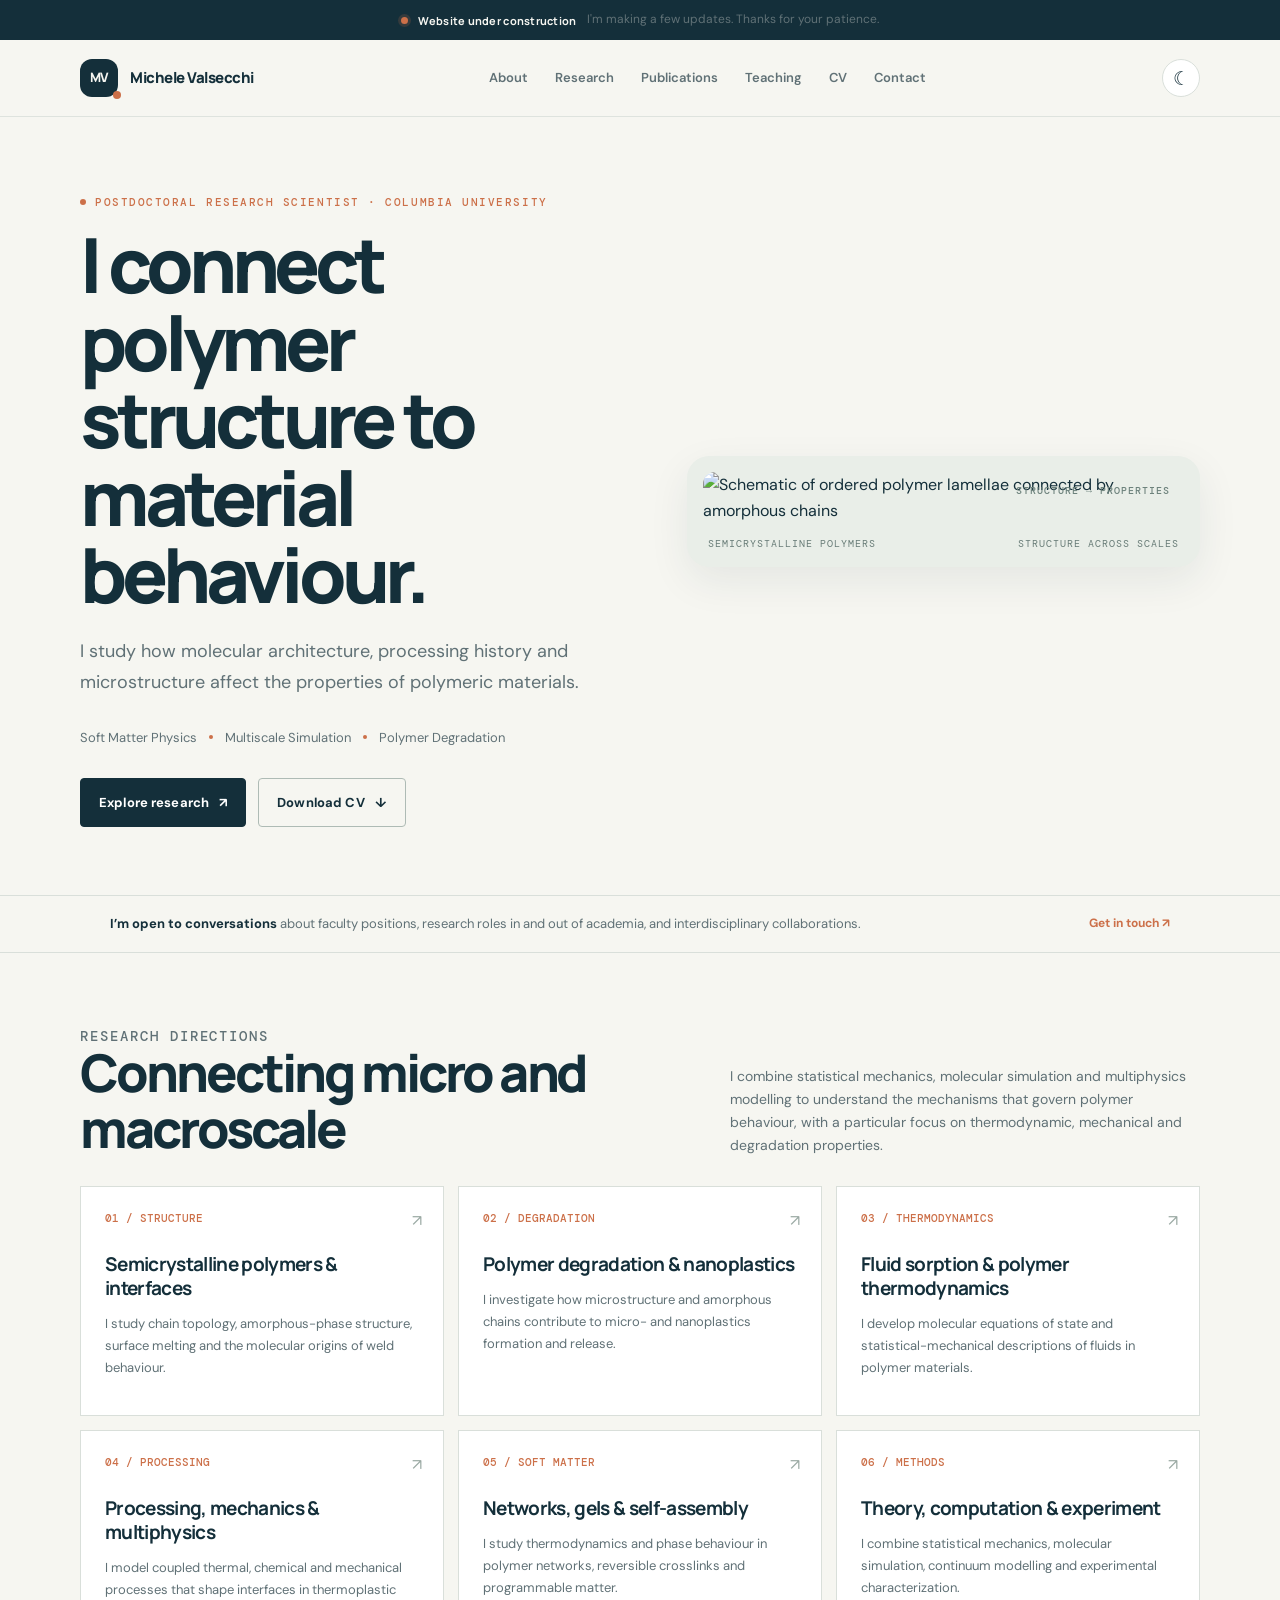
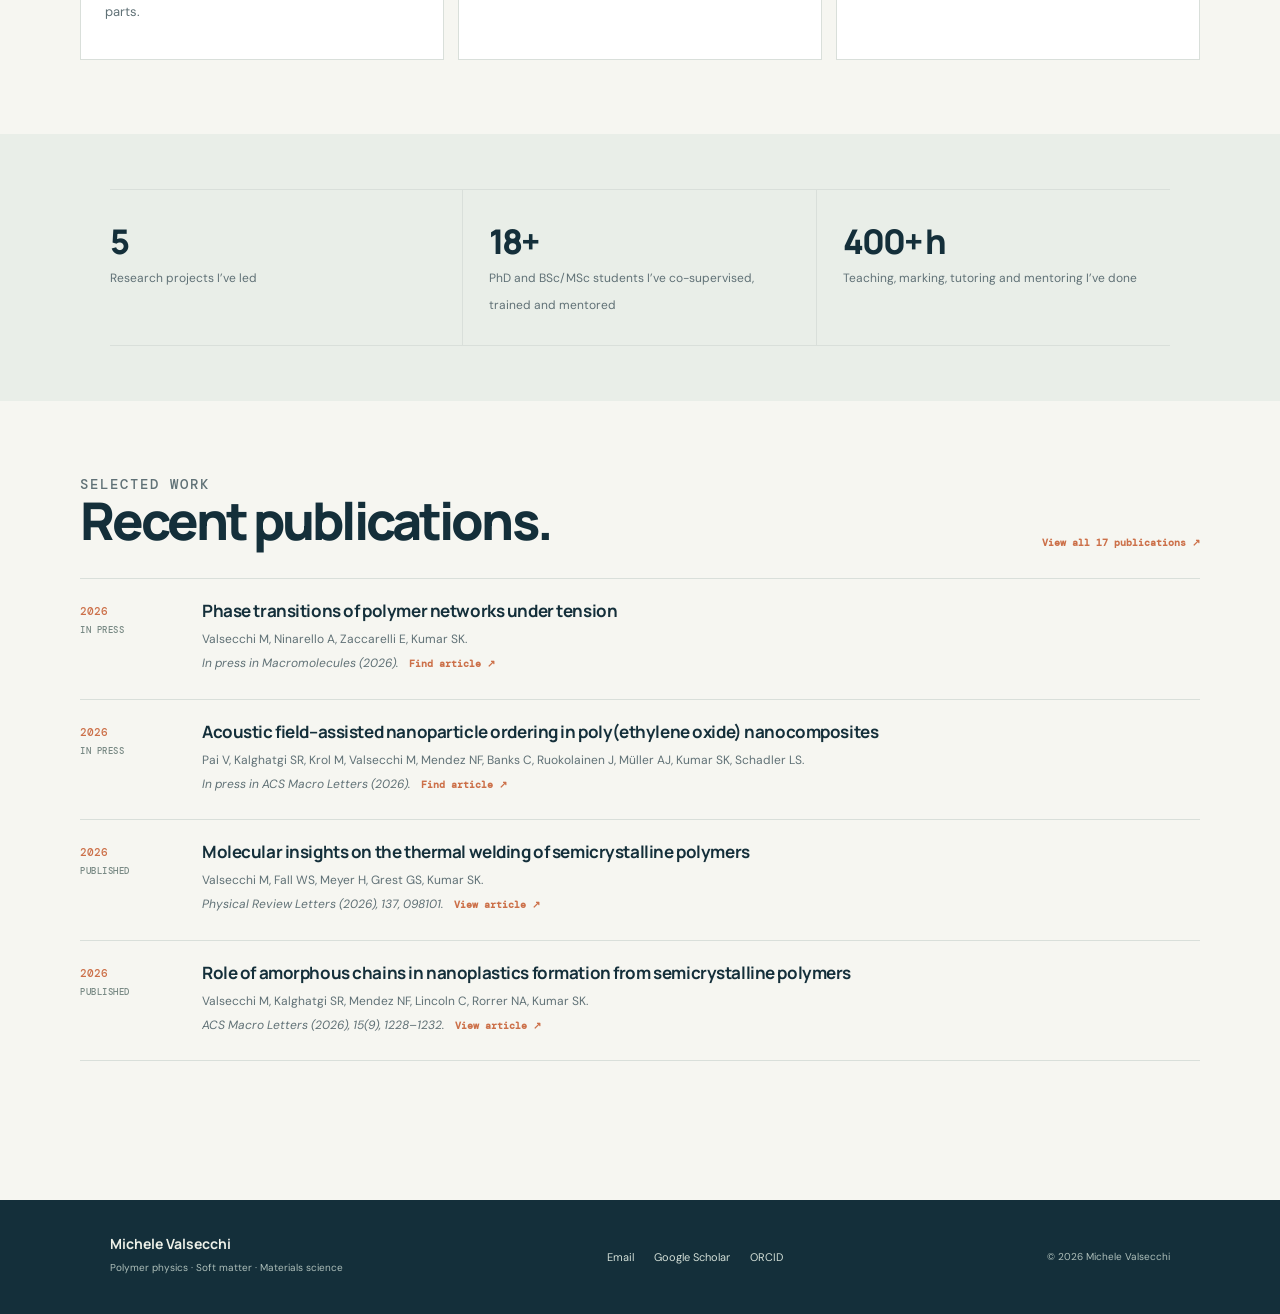
==== index.html @ 5d6e3687 "Added dark mode, changed to first person throughout" ====
<!doctype html>
<html lang="en">
<head>
  <meta charset="utf-8"><meta name="viewport" content="width=device-width, initial-scale=1">
  <meta name="description" content="I use multiscale theory and simulation to study polymers and soft matter.">
  <meta name="author" content="Michele Valsecchi">
  <meta name="theme-color" content="#f6f6f1">
  <title>Home | Michele Valsecchi</title>
  <link rel="icon" href="assets/img/favicon.svg" type="image/svg+xml">
  <link rel="stylesheet" href="assets/css/site.css">
</head>
<body class="home-page">
  <a class="skip-link" href="#main">Skip to content</a>
  <div class="construction-banner"><div class="construction-banner-inner"><span class="construction-indicator" aria-hidden="true"></span><strong>Website under construction</strong><span>I'm making a few updates. Thanks for your patience.</span></div></div>
  <header class="site-header">
    <div class="nav-wrap">
      <a class="brand" href="index.html" aria-label="Michele Valsecchi homepage"><span class="brand-mark">MV</span><span class="brand-name">Michele Valsecchi</span></a>
      <button class="nav-toggle" type="button" aria-expanded="false" aria-controls="site-nav"><span></span><span></span><span class="sr-only">Toggle navigation</span></button>
      <nav class="site-nav" id="site-nav" aria-label="Main navigation"><a href="about.html">About</a><a href="research.html">Research</a><a href="publications.html">Publications</a><a href="teaching.html">Teaching</a><a href="cv.html">CV</a><a href="contact.html">Contact</a></nav>
      <button class="theme-toggle" type="button" aria-label="Switch to dark mode" aria-pressed="false"><span aria-hidden="true">☾</span></button>
    </div>
  </header>
  <main id="main">
<section class="wrap hero">
 <div>
  <p class="eyebrow"><span class="dot"></span>Postdoctoral Research Scientist · Columbia University</p>
  <h1>I connect polymer structure to material behaviour.</h1>
  <p class="hero-copy">I study how molecular architecture, processing history and microstructure affect the properties of polymeric materials.</p>
  <div class="hero-meta"><span>Soft Matter Physics</span><span class="sep"></span><span>Multiscale Simulation</span><span class="sep"></span><span>Polymer Degradation</span></div>
  <div class="actions"><a class="button" href="research.html">Explore research <span aria-hidden="true">↗</span></a><a class="button secondary" href="assets/files/Michele_Valsecchi_CV_Public.pdf" target="_blank">Download CV <span aria-hidden="true">↓</span></a></div>
 </div>
 <div class="hero-art"><img src="assets/img/research-map.svg" alt="Schematic of ordered polymer lamellae connected by amorphous chains"><div class="hero-caption"><span>Semicrystalline polymers</span><span>Structure across scales</span></div></div>
</section>
<section class="availability"><div class="wrap availability-inner"><p><strong>I’m open to conversations</strong> about faculty positions, research roles in and out of academia, and interdisciplinary collaborations.</p><a href="contact.html">Get in touch ↗</a></div></section>
<section class="section wrap">
 <div class="section-head"><div><p class="section-kicker">Research directions</p><h2>Connecting micro and macroscale</h2></div><p>I combine statistical mechanics, molecular simulation and multiphysics modelling to understand the mechanisms that govern polymer behaviour, with a particular focus on thermodynamic, mechanical and degradation properties.</p></div>
 <div class="theme-grid">
  <a class="theme-card" href="research.html#semicrystalline"><span class="theme-num">01 / STRUCTURE</span><span class="arrow">↗</span><h3>Semicrystalline polymers & interfaces</h3><p>I study chain topology, amorphous-phase structure, surface melting and the molecular origins of weld behaviour.</p></a>
  <a class="theme-card" href="research.html#degradation"><span class="theme-num">02 / DEGRADATION</span><span class="arrow">↗</span><h3>Polymer degradation & nanoplastics</h3><p>I investigate how microstructure and amorphous chains contribute to micro- and nanoplastics formation and release.</p></a>
  <a class="theme-card" href="research.html#thermodynamics"><span class="theme-num">03 / THERMODYNAMICS</span><span class="arrow">↗</span><h3>Fluid sorption & polymer thermodynamics</h3><p>I develop molecular equations of state and statistical-mechanical descriptions of fluids in polymer materials.</p></a>
  <a class="theme-card" href="research.html#processing"><span class="theme-num">04 / PROCESSING</span><span class="arrow">↗</span><h3>Processing, mechanics & multiphysics</h3><p>I model coupled thermal, chemical and mechanical processes that shape interfaces in thermoplastic parts.</p></a>
  <a class="theme-card" href="research.html#networks"><span class="theme-num">05 / SOFT MATTER</span><span class="arrow">↗</span><h3>Networks, gels & self-assembly</h3><p>I study thermodynamics and phase behaviour in polymer networks, reversible crosslinks and programmable matter.</p></a>
  <a class="theme-card" href="research.html#methods"><span class="theme-num">06 / METHODS</span><span class="arrow">↗</span><h3>Theory, computation & experiment</h3><p>I combine statistical mechanics, molecular simulation, continuum modelling and experimental characterization.</p></a>
 </div>
</section>
<section class="section compact sage-surface"><div class="wrap"><div class="stats"><div class="stat"><b>5</b><span>Research projects I’ve led</span></div><div class="stat"><b>18+</b><span>PhD and BSc/MSc students I’ve co-supervised, trained and mentored</span></div><div class="stat"><b>400+ h</b><span>Teaching, marking, tutoring and mentoring I’ve done</span></div></div></div></section>
<section class="section wrap"><div class="section-head"><div><p class="section-kicker">Selected work</p><h2>Recent publications.</h2></div><a class="text-link" href="publications.html">View all 17 publications ↗</a></div><div class="publication-list"><article class="publication" data-theme="networks">
      <div class="pub-meta"><span>2026</span><span class="pub-status">In press</span></div>
      <div><h3><a href="https://scholar.google.com/scholar?q=%22Phase+transitions+of+polymer+networks+under+tension%22" target="_blank" rel="noopener">Phase transitions of polymer networks under tension</a></h3>
      <p class="pub-authors">Valsecchi M, Ninarello A, Zaccarelli E, Kumar SK.</p><p class="pub-journal">In press in Macromolecules (2026). <a class="text-link" href="https://scholar.google.com/scholar?q=%22Phase+transitions+of+polymer+networks+under+tension%22" target="_blank" rel="noopener">Find article ↗</a></p></div>
    </article><article class="publication" data-theme="processing">
      <div class="pub-meta"><span>2026</span><span class="pub-status">In press</span></div>
      <div><h3><a href="https://scholar.google.com/scholar?q=%22Acoustic+field%E2%80%93assisted+nanoparticle+ordering+in+poly%28ethylene+oxide%29+nanocomposites%22" target="_blank" rel="noopener">Acoustic field–assisted nanoparticle ordering in poly(ethylene oxide) nanocomposites</a></h3>
      <p class="pub-authors">Pai V, Kalghatgi SR, Krol M, Valsecchi M, Mendez NF, Banks C, Ruokolainen J, Müller AJ, Kumar SK, Schadler LS.</p><p class="pub-journal">In press in ACS Macro Letters (2026). <a class="text-link" href="https://scholar.google.com/scholar?q=%22Acoustic+field%E2%80%93assisted+nanoparticle+ordering+in+poly%28ethylene+oxide%29+nanocomposites%22" target="_blank" rel="noopener">Find article ↗</a></p></div>
    </article><article class="publication" data-theme="semicrystalline">
      <div class="pub-meta"><span>2026</span><span class="pub-status">Published</span></div>
      <div><h3><a href="https://doi.org/10.1103/dbck-v8nm" target="_blank" rel="noopener">Molecular insights on the thermal welding of semicrystalline polymers</a></h3>
      <p class="pub-authors">Valsecchi M, Fall WS, Meyer H, Grest GS, Kumar SK.</p><p class="pub-journal">Physical Review Letters (2026), 137, 098101. <a class="text-link" href="https://doi.org/10.1103/dbck-v8nm" target="_blank" rel="noopener">View article ↗</a></p></div>
    </article><article class="publication" data-theme="degradation">
      <div class="pub-meta"><span>2026</span><span class="pub-status">Published</span></div>
      <div><h3><a href="https://doi.org/10.1021/acsmacrolett.6c00299" target="_blank" rel="noopener">Role of amorphous chains in nanoplastics formation from semicrystalline polymers</a></h3>
      <p class="pub-authors">Valsecchi M, Kalghatgi SR, Mendez NF, Lincoln C, Rorrer NA, Kumar SK.</p><p class="pub-journal">ACS Macro Letters (2026), 15(9), 1228–1232. <a class="text-link" href="https://doi.org/10.1021/acsmacrolett.6c00299" target="_blank" rel="noopener">View article ↗</a></p></div>
    </article></div></section>
</main>
  <footer class="site-footer"><div class="footer-inner"><div><strong>Michele Valsecchi</strong><span>Polymer physics · Soft matter · Materials science</span></div><div class="footer-links"><a href="mailto:valsecchi.michele@outlook.com">Email</a><a href="https://scholar.google.com/citations?user=m1rhpZUAAAAJ" target="_blank" rel="noopener">Google Scholar</a><a href="https://orcid.org/0000-0003-1835-3552" target="_blank" rel="noopener">ORCID</a></div><small>© <span data-year>2026</span> Michele Valsecchi</small></div></footer>
  <script src="assets/js/site.js" defer></script>
</body></html>
---- assets/css/site.css ----
@import url('https://fonts.googleapis.com/css2?family=DM+Mono:wght@400;500&family=DM+Sans:wght@400;500;600;700&family=Manrope:wght@400;500;600;700;800&display=swap');
:root{--ink:#142f3a;--ink2:#244a55;--muted:#607176;--paper:#f6f6f1;--white:#fff;--line:#d9dfda;--accent:#cc7049;--sage:#e9eee8;--pale:#f0ece3;--shadow:0 14px 40px rgba(20,47,58,.08);--serif:Georgia,'Times New Roman',serif;--sans:'DM Sans',Arial,sans-serif;--display:'Manrope','DM Sans',Arial,sans-serif;--mono:'DM Mono',monospace}
*{box-sizing:border-box}html{scroll-behavior:smooth}body{margin:0;background:var(--paper);color:var(--ink);font-family:var(--sans);font-size:16px;line-height:1.65}a{color:inherit;text-decoration:none}a:hover{color:var(--accent)}img,svg{max-width:100%;height:auto}button{font:inherit}.skip-link{position:absolute;left:-9999px;top:8px;background:var(--ink);color:white;padding:10px 14px;z-index:100}.skip-link:focus{left:12px}.sr-only{position:absolute;width:1px;height:1px;padding:0;margin:-1px;overflow:hidden;clip:rect(0,0,0,0);white-space:nowrap;border:0}
.site-header{position:sticky;top:0;z-index:50;background:rgba(246,246,241,.94);backdrop-filter:blur(15px);border-bottom:1px solid rgba(217,223,218,.8)}.nav-wrap{max-width:1180px;margin:auto;padding:0 30px;min-height:76px;display:flex;align-items:center;justify-content:space-between;gap:28px}.brand{display:flex;align-items:center;gap:12px;font-family:var(--display);font-weight:800;letter-spacing:-.03em}.brand-mark{display:grid;place-items:center;width:38px;height:38px;border-radius:12px;background:var(--ink);color:var(--paper);font-size:13px;letter-spacing:-.04em;position:relative}.brand-mark:after{content:'';position:absolute;width:8px;height:8px;border-radius:50%;background:var(--accent);right:-3px;bottom:-2px}.brand-name{font-size:15px}.site-nav{display:flex;align-items:center;gap:27px}.site-nav a{font-size:13px;font-weight:600;color:#56686d;position:relative;padding:27px 0}.site-nav a:hover,.site-nav a[aria-current=page]{color:var(--ink)}.site-nav a[aria-current=page]:after{content:'';position:absolute;left:0;right:0;bottom:18px;height:2px;background:var(--accent)}.nav-toggle{display:none;background:none;border:0;padding:10px}.nav-toggle span:not(.sr-only){display:block;width:22px;height:2px;background:var(--ink);margin:5px}
.wrap{max-width:1120px;margin:auto;padding:0 30px}.eyebrow{font:500 11px var(--mono);letter-spacing:.14em;text-transform:uppercase;color:var(--accent);margin:0 0 17px}.eyebrow .dot{display:inline-block;width:6px;height:6px;border-radius:50%;background:var(--accent);margin:0 9px 1px 0}.hero{padding:78px 0 68px;display:grid;grid-template-columns:1.03fr .97fr;gap:62px;align-items:center}.hero h1{font:800 clamp(44px,6vw,76px)/1.02 var(--display);letter-spacing:-.065em;margin:0 0 22px;max-width:650px}.hero h1 em{font-family:var(--serif);font-weight:400;color:var(--accent);letter-spacing:-.045em}.hero-copy{font-size:18px;color:#50646a;max-width:620px;line-height:1.75;margin:0 0 28px}.hero-meta{font-size:13px;color:var(--muted);display:flex;gap:12px;align-items:center;flex-wrap:wrap;margin:0 0 30px}.hero-meta .sep{width:4px;height:4px;border-radius:50%;background:var(--accent)}.actions{display:flex;gap:12px;align-items:center;flex-wrap:wrap}.button{display:inline-flex;align-items:center;justify-content:center;gap:10px;padding:13px 18px;border-radius:4px;background:var(--ink);color:white;font-size:13px;font-weight:700;letter-spacing:.01em;border:1px solid var(--ink);transition:.2s}.button:hover{background:var(--accent);border-color:var(--accent);color:white;transform:translateY(-1px)}.button.secondary{background:transparent;color:var(--ink);border-color:#aebbb5}.button.secondary:hover{background:var(--ink);border-color:var(--ink);color:white}.hero-art{position:relative;padding:16px;background:#e9eee8;border-radius:22px;box-shadow:var(--shadow);overflow:hidden}.hero-art:before{content:'STRUCTURE → PROPERTIES';position:absolute;top:28px;right:30px;font:500 10px var(--mono);letter-spacing:.1em;color:#6d827c;z-index:2}.hero-art img{display:block;width:100%;border-radius:12px}.hero-caption{display:flex;justify-content:space-between;gap:10px;padding:12px 5px 1px;font:10px var(--mono);letter-spacing:.1em;text-transform:uppercase;color:#687c77}.availability{border-top:1px solid var(--line);border-bottom:1px solid var(--line);padding:17px 0}.availability-inner{display:flex;align-items:center;justify-content:space-between;gap:20px}.availability p{margin:0;color:#607176;font-size:13px}.availability strong{color:var(--ink);font-weight:700}.availability a{font-weight:700;font-size:12px;color:var(--accent)}
.section{padding:74px 0}.section.compact{padding:55px 0}.section-head{display:flex;align-items:end;justify-content:space-between;gap:24px;margin-bottom:29px}.section-head h2,.page-heading h1{font:800 clamp(32px,4.5vw,52px)/1.08 var(--display);letter-spacing:-.055em;margin:0}.section-head p{max-width:470px;color:var(--muted);margin:0;font-size:14px}.section-kicker{font:500 10px var(--mono);text-transform:uppercase;letter-spacing:.14em;color:var(--accent);margin-bottom:12px}.theme-grid{display:grid;grid-template-columns:repeat(3,1fr);gap:14px}.theme-card{background:var(--white);border:1px solid var(--line);padding:24px 24px 26px;min-height:230px;position:relative;transition:transform .2s,box-shadow .2s}.theme-card:hover{transform:translateY(-3px);box-shadow:var(--shadow)}.theme-num{font:500 11px var(--mono);color:var(--accent);display:block;margin-bottom:28px}.theme-card h3{font:700 19px/1.25 var(--display);letter-spacing:-.035em;margin:0 0 12px}.theme-card p{font-size:13px;line-height:1.7;color:var(--muted);margin:0}.theme-card .arrow{position:absolute;right:21px;top:21px;color:#9aa9a3}.stats{display:grid;grid-template-columns:repeat(3,1fr);border-top:1px solid var(--line);border-bottom:1px solid var(--line)}.stat{padding:28px 26px 28px 0;border-right:1px solid var(--line)}.stat:not(:first-child){padding-left:26px}.stat:last-child{border:0}.stat b{font:800 34px var(--display);letter-spacing:-.06em;display:block}.stat span{font-size:12px;color:var(--muted)}
.page-hero{padding:70px 0 48px;border-bottom:1px solid var(--line)}.page-heading{max-width:820px}.page-heading h1{margin-bottom:18px}.page-heading p{max-width:720px;font-size:17px;color:var(--muted);margin:0;line-height:1.7}.content-grid{display:grid;grid-template-columns:minmax(0,1.4fr) minmax(250px,.6fr);gap:65px}.prose{max-width:760px}.prose h2{font:700 25px var(--display);letter-spacing:-.04em;margin:38px 0 12px}.prose h2:first-child{margin-top:0}.prose p{color:#53676d}.prose strong{color:var(--ink)}.side-note{background:var(--sage);padding:25px;height:max-content;border-top:3px solid var(--accent)}.side-note h3{font:700 16px var(--display);margin:0 0 12px}.side-note p,.side-note li{font-size:13px;color:#576b6d}.side-note ul{padding-left:18px;margin:8px 0}.timeline{border-left:1px solid #bdc9c3;margin:25px 0 0 5px;padding-left:28px}.timeline-item{position:relative;padding:0 0 29px}.timeline-item:before{content:'';position:absolute;left:-33px;top:8px;width:9px;height:9px;border:2px solid var(--accent);background:var(--paper);border-radius:50%}.timeline-date{font:500 10px var(--mono);letter-spacing:.1em;color:var(--accent);text-transform:uppercase}.timeline-item h3{font:700 18px var(--display);margin:5px 0 3px}.timeline-item p{margin:0;color:var(--muted);font-size:13px}.education-list{display:grid;grid-template-columns:1fr 1fr;gap:14px}.education-item{border:1px solid var(--line);background:#fff;padding:19px}.education-item .date{font:500 10px var(--mono);color:var(--accent)}.education-item h3{font:700 16px var(--display);margin:7px 0 4px}.education-item p{font-size:13px;color:var(--muted);margin:0}
.research-intro{display:grid;grid-template-columns:1fr .85fr;gap:38px;align-items:center}.research-art{background:var(--sage);padding:10px;border-radius:8px}.research-art img{display:block}.research-item{display:grid;grid-template-columns:70px 1fr;gap:20px;border-top:1px solid var(--line);padding:28px 0}.research-index{font:500 12px var(--mono);color:var(--accent);padding-top:5px}.research-item h2{font:700 24px var(--display);letter-spacing:-.04em;margin:0 0 12px}.research-item p{max-width:790px;color:var(--muted);margin:0 0 12px}.research-item .tags{display:flex;gap:7px;flex-wrap:wrap}.tag{font:500 10px var(--mono);letter-spacing:.03em;padding:5px 8px;background:#e9eee8;color:#52696b;border-radius:2px}.focus-note{background:var(--ink);color:var(--paper);padding:27px 30px;margin:40px 0}.focus-note p{margin:0;font:400 21px/1.55 var(--serif);max-width:850px}.focus-note em{color:#e99a73}
.filter-row{display:flex;gap:8px;flex-wrap:wrap;margin:22px 0 30px}.filter-btn{border:1px solid #cbd4ce;background:transparent;padding:8px 12px;border-radius:20px;font-size:11px;color:#586a6d;cursor:pointer}.filter-btn.active,.filter-btn:hover{background:var(--ink);border-color:var(--ink);color:white}.publication-list{border-top:1px solid var(--line)}.publication{display:grid;grid-template-columns:100px 1fr;gap:22px;border-bottom:1px solid var(--line);padding:20px 0}.publication[hidden]{display:none}.pub-meta{font:500 11px var(--mono);color:var(--accent);padding-top:5px}.pub-status{display:block;color:#788984;font-size:9px;letter-spacing:.06em;text-transform:uppercase;margin-top:6px}.publication h3{font:700 17px/1.42 var(--display);letter-spacing:-.025em;margin:0 0 7px}.publication h3 a:hover{text-decoration:underline;text-decoration-color:var(--accent);text-underline-offset:4px}.pub-authors,.pub-journal{font-size:12px;color:var(--muted);margin:0 0 5px;line-height:1.6}.pub-journal{font-style:italic}.text-link{font:600 10px var(--mono);font-style:normal;color:var(--accent);white-space:nowrap;margin-left:8px}
.teaching-card{background:white;border:1px solid var(--line);padding:25px;margin-bottom:14px;display:grid;grid-template-columns:180px 1fr;gap:25px}.teaching-year{font:500 11px var(--mono);letter-spacing:.08em;color:var(--accent)}.teaching-card h2{font:700 20px var(--display);margin:3px 0 8px}.teaching-card p{margin:0;color:var(--muted);font-size:14px}.teaching-highlight{display:grid;grid-template-columns:repeat(3,1fr);gap:14px;margin-top:30px}.teaching-highlight .mini{background:var(--sage);padding:21px}.mini b{font:800 27px var(--display);display:block;letter-spacing:-.05em}.mini span{font-size:12px;color:var(--muted)}
.cv-toolbar{display:flex;gap:12px;align-items:center;flex-wrap:wrap;margin:24px 0}.cv-toolbar p{font-size:12px;color:var(--muted);margin:0}.cv-document{background:#fff;border:1px solid var(--line);padding:clamp(22px,4vw,48px);max-width:900px;margin:0 auto;box-shadow:var(--shadow)}.cv-name{font:800 31px var(--display);letter-spacing:-.055em;margin:0}.cv-subtitle{color:var(--muted);font-size:13px;margin:3px 0 14px}.cv-links{font-size:11px;color:var(--muted);display:flex;gap:10px;flex-wrap:wrap}.cv-section{border-top:1px solid var(--line);margin-top:25px;padding-top:17px}.cv-section h2{font:700 11px var(--mono);letter-spacing:.14em;text-transform:uppercase;color:var(--accent);margin:0 0 14px}.cv-entry{margin:0 0 15px}.cv-entry-head{display:flex;justify-content:space-between;gap:18px;font-size:13px}.cv-entry-head strong{font-weight:700}.cv-entry-date{font:500 10px var(--mono);color:var(--muted);white-space:nowrap}.cv-entry p,.cv-entry li{font-size:12px;color:#5a696c;margin:4px 0;line-height:1.55}.cv-entry ul{margin:5px 0;padding-left:17px}.cv-pubs{padding-left:20px;margin:0}.cv-pubs li{font-size:11px;color:#53646a;margin:0 0 8px;line-height:1.5}.pdf-frame{width:100%;height:820px;border:1px solid var(--line);background:#e4e8e4;margin-top:25px}
.contact-grid{display:grid;grid-template-columns:1fr 1fr;gap:16px;margin-top:34px}.contact-card{background:#fff;border:1px solid var(--line);padding:24px;display:flex;align-items:center;justify-content:space-between;gap:16px}.contact-card span{display:block;color:var(--muted);font-size:11px;margin-bottom:4px}.contact-card strong{font:700 16px var(--display);overflow-wrap:anywhere}.contact-card .out{font-size:19px;color:var(--accent)}.contact-note{max-width:680px;color:var(--muted);font-size:14px;margin-top:26px}
.site-footer{background:var(--ink);color:#edf0e8;margin-top:65px;padding:34px 0}.footer-inner{max-width:1120px;margin:auto;padding:0 30px;display:flex;align-items:center;justify-content:space-between;gap:24px;flex-wrap:wrap}.footer-inner strong{display:block;font:700 14px var(--display)}.footer-inner span,.footer-inner small{font-size:10px;color:#aebfba}.footer-links{display:flex;gap:20px;font-size:11px;color:#d3dfd7}.footer-links a:hover{color:#f1a07b}
@media(max-width:900px){.hero{gap:32px}.site-nav{gap:17px}.site-nav a{font-size:12px}.content-grid{gap:32px}.theme-grid{grid-template-columns:repeat(2,1fr)}}
@media(max-width:700px){.nav-wrap{padding:0 20px;min-height:68px}.nav-toggle{display:block}.site-nav{display:none;position:absolute;left:0;right:0;top:68px;background:var(--paper);border-bottom:1px solid var(--line);padding:8px 20px 18px;flex-direction:column;align-items:stretch;gap:0}.site-nav.open{display:flex}.site-nav a{padding:12px 4px;border-bottom:1px solid var(--line)}.site-nav a[aria-current=page]:after{display:none}.wrap{padding:0 20px}.hero{grid-template-columns:1fr;padding:53px 0 45px;gap:28px}.hero h1{font-size:clamp(43px,13vw,67px)}.hero-copy{font-size:16px}.hero-art{max-width:540px}.availability-inner{align-items:flex-start;flex-direction:column;gap:8px}.section{padding:54px 0}.section-head{align-items:flex-start;flex-direction:column}.theme-grid{grid-template-columns:1fr}.theme-card{min-height:auto}.stats{grid-template-columns:1fr}.stat,.stat:not(:first-child){padding:18px 0;border-right:0;border-bottom:1px solid var(--line)}.stat:last-child{border-bottom:0}.page-hero{padding:50px 0 35px}.page-heading p{font-size:15px}.content-grid,.research-intro{grid-template-columns:1fr}.side-note{order:2}.research-art{max-width:520px}.research-item{grid-template-columns:34px 1fr;gap:10px}.research-item h2{font-size:21px}.publication{grid-template-columns:55px 1fr;gap:12px}.publication h3{font-size:15px}.pub-authors,.pub-journal{font-size:11px}.education-list,.contact-grid{grid-template-columns:1fr}.teaching-card{grid-template-columns:1fr;gap:8px;padding:20px}.teaching-highlight{grid-template-columns:1fr}.cv-document{padding:21px 16px}.cv-entry-head{flex-direction:column;gap:0}.pdf-frame{height:620px}.footer-inner{padding:0 20px;align-items:flex-start;flex-direction:column;gap:17px}.footer-links{flex-wrap:wrap}}
@media print{.site-header,.site-footer,.cv-toolbar,.pdf-frame{display:none!important}body{background:#fff}.wrap{max-width:none;padding:0}.cv-document{border:0;box-shadow:none;padding:0}.site-header{position:static}}

:root{color-scheme:light}
:root[data-theme=dark]{color-scheme:dark;--ink:#e7eeea;--ink2:#c8d6d1;--muted:#a9b9b5;--paper:#121d1f;--white:#1b292b;--line:#364749;--accent:#ee9974;--sage:#223133;--pale:#2a3333;--shadow:0 14px 40px rgba(0,0,0,.24)}
@media(prefers-color-scheme:dark){:root:not([data-theme]){color-scheme:dark;--ink:#e7eeea;--ink2:#c8d6d1;--muted:#a9b9b5;--paper:#121d1f;--white:#1b292b;--line:#364749;--accent:#ee9974;--sage:#223133;--pale:#2a3333;--shadow:0 14px 40px rgba(0,0,0,.24)}}
.construction-banner{background:var(--ink);color:var(--paper);font-size:12px}
.construction-banner-inner{max-width:1180px;min-height:40px;margin:auto;padding:8px 30px;display:flex;align-items:center;justify-content:center;gap:10px}
.construction-banner-inner strong{font:700 11px var(--display);letter-spacing:.025em}
.construction-banner-inner>span:last-child{color:var(--muted)}
.construction-indicator{width:7px;height:7px;flex:0 0 7px;border-radius:50%;background:var(--accent);box-shadow:0 0 0 3px color-mix(in srgb,var(--accent) 18%,transparent)}
.sage-surface{background:var(--sage)}
.theme-toggle{width:38px;height:38px;flex:0 0 38px;border:1px solid var(--line);border-radius:50%;background:var(--white);color:var(--ink);display:grid;place-items:center;cursor:pointer;font-size:19px;line-height:1;transition:background .2s,border-color .2s,color .2s}
.theme-toggle:hover{border-color:var(--accent);color:var(--accent)}
.theme-toggle:focus-visible{outline:2px solid var(--accent);outline-offset:3px}
.education-item,.teaching-card,.cv-document,.contact-card{background:var(--white)}
.prose p,.side-note p,.side-note li,.hero-copy,.availability p,.filter-btn,.cv-entry p,.cv-entry li,.cv-pubs li{color:var(--muted)}
.site-nav a{color:var(--muted)}
.section.sage-surface .stats{border-color:var(--line)}
.tag{background:var(--sage);color:var(--ink2)}
@media(prefers-color-scheme:dark){:root:not([data-theme]) .site-header{background:rgba(18,29,31,.94)}}
:root[data-theme=dark] .site-header{background:rgba(18,29,31,.94)}
:root[data-theme=dark] .hero-art:before,:root[data-theme=dark] .hero-caption{color:var(--muted)}
:root[data-theme=dark] .timeline{border-color:var(--line)}
:root[data-theme=dark] .filter-btn{border-color:var(--line)}
:root[data-theme=dark] .pub-status,:root[data-theme=dark] .theme-card .arrow{color:var(--muted)}
:root[data-theme=dark] .button{background:var(--accent);border-color:var(--accent);color:#142f3a}
:root[data-theme=dark] .button:hover{background:#f3ad8b;border-color:#f3ad8b}
:root[data-theme=dark] .button.secondary{background:transparent;color:var(--ink);border-color:var(--line)}
:root[data-theme=dark] .button.secondary:hover{background:var(--accent);border-color:var(--accent);color:#142f3a}
:root[data-theme=dark] .filter-btn.active,:root[data-theme=dark] .filter-btn:hover{background:var(--accent);border-color:var(--accent);color:#142f3a}
:root[data-theme=dark] .focus-note{background:#223133;color:#edf2ed}
:root[data-theme=dark] .site-footer{background:#0b1517}
:root[data-theme=dark] .site-footer .footer-inner{color:#edf0e8}
:root[data-theme=dark] .pdf-frame{background:#1b292b}
:root[data-theme=dark] .construction-banner{background:#0b1517;color:#edf0e8}
:root[data-theme=dark] .construction-banner-inner>span:last-child{color:#aebfba}
@media(prefers-color-scheme:dark){:root:not([data-theme]) .hero-art:before,:root:not([data-theme]) .hero-caption,:root:not([data-theme]) .pub-status,:root:not([data-theme]) .theme-card .arrow{color:var(--muted)}:root:not([data-theme]) .timeline,:root:not([data-theme]) .filter-btn{border-color:var(--line)}:root:not([data-theme]) .button{background:var(--accent);border-color:var(--accent);color:#142f3a}:root:not([data-theme]) .button:hover{background:#f3ad8b;border-color:#f3ad8b}:root:not([data-theme]) .button.secondary{background:transparent;color:var(--ink);border-color:var(--line)}:root:not([data-theme]) .button.secondary:hover{background:var(--accent);border-color:var(--accent);color:#142f3a}:root:not([data-theme]) .filter-btn.active,:root:not([data-theme]) .filter-btn:hover{background:var(--accent);border-color:var(--accent);color:#142f3a}:root:not([data-theme]) .focus-note{background:#223133;color:#edf2ed}:root:not([data-theme]) .site-footer{background:#0b1517}:root:not([data-theme]) .pdf-frame{background:#1b292b}:root:not([data-theme]) .construction-banner{background:#0b1517;color:#edf0e8}:root:not([data-theme]) .construction-banner-inner>span:last-child{color:#aebfba}}
@media(max-width:700px){.theme-toggle{margin-left:auto;margin-right:8px}.nav-wrap{position:relative}.site-nav{background:var(--paper)}.construction-banner-inner{justify-content:flex-start;flex-wrap:wrap;gap:5px 9px;padding:8px 20px;font-size:11px}.construction-banner-inner>span:last-child{flex-basis:100%;padding-left:16px}}
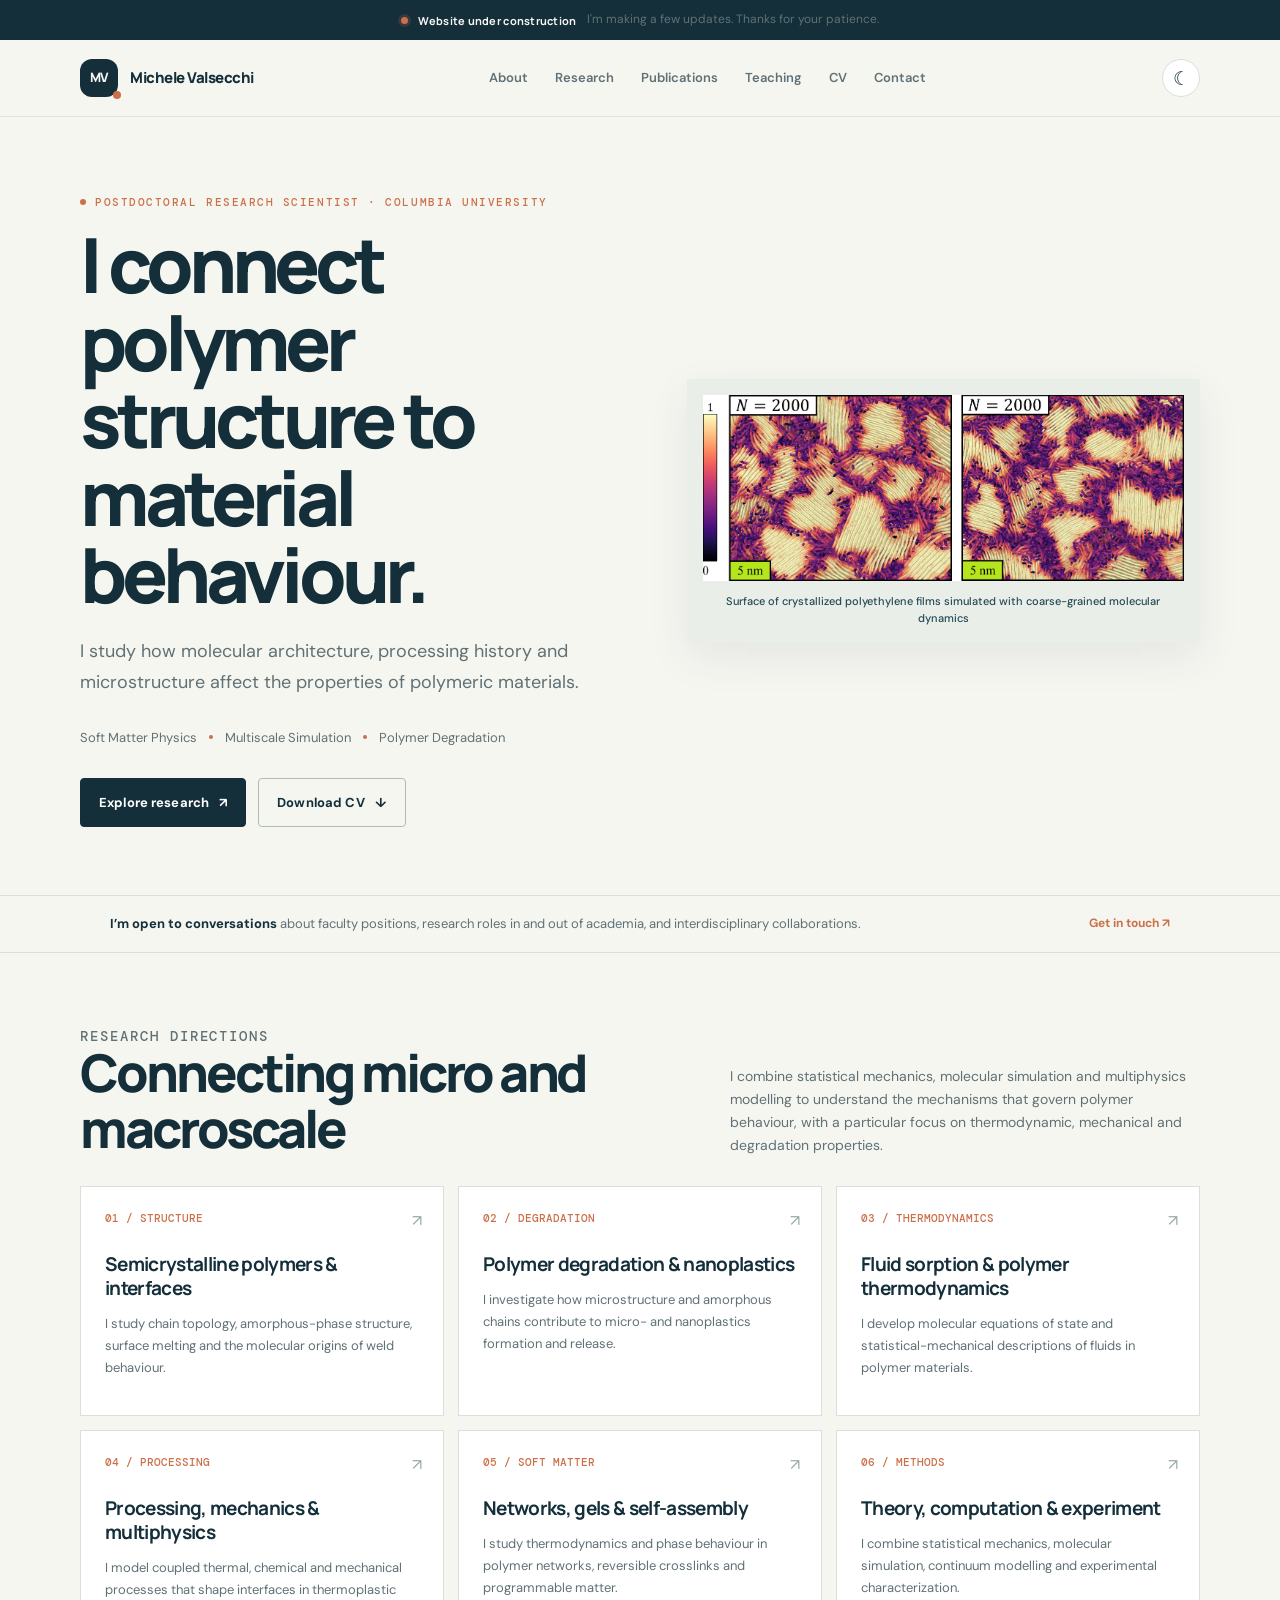
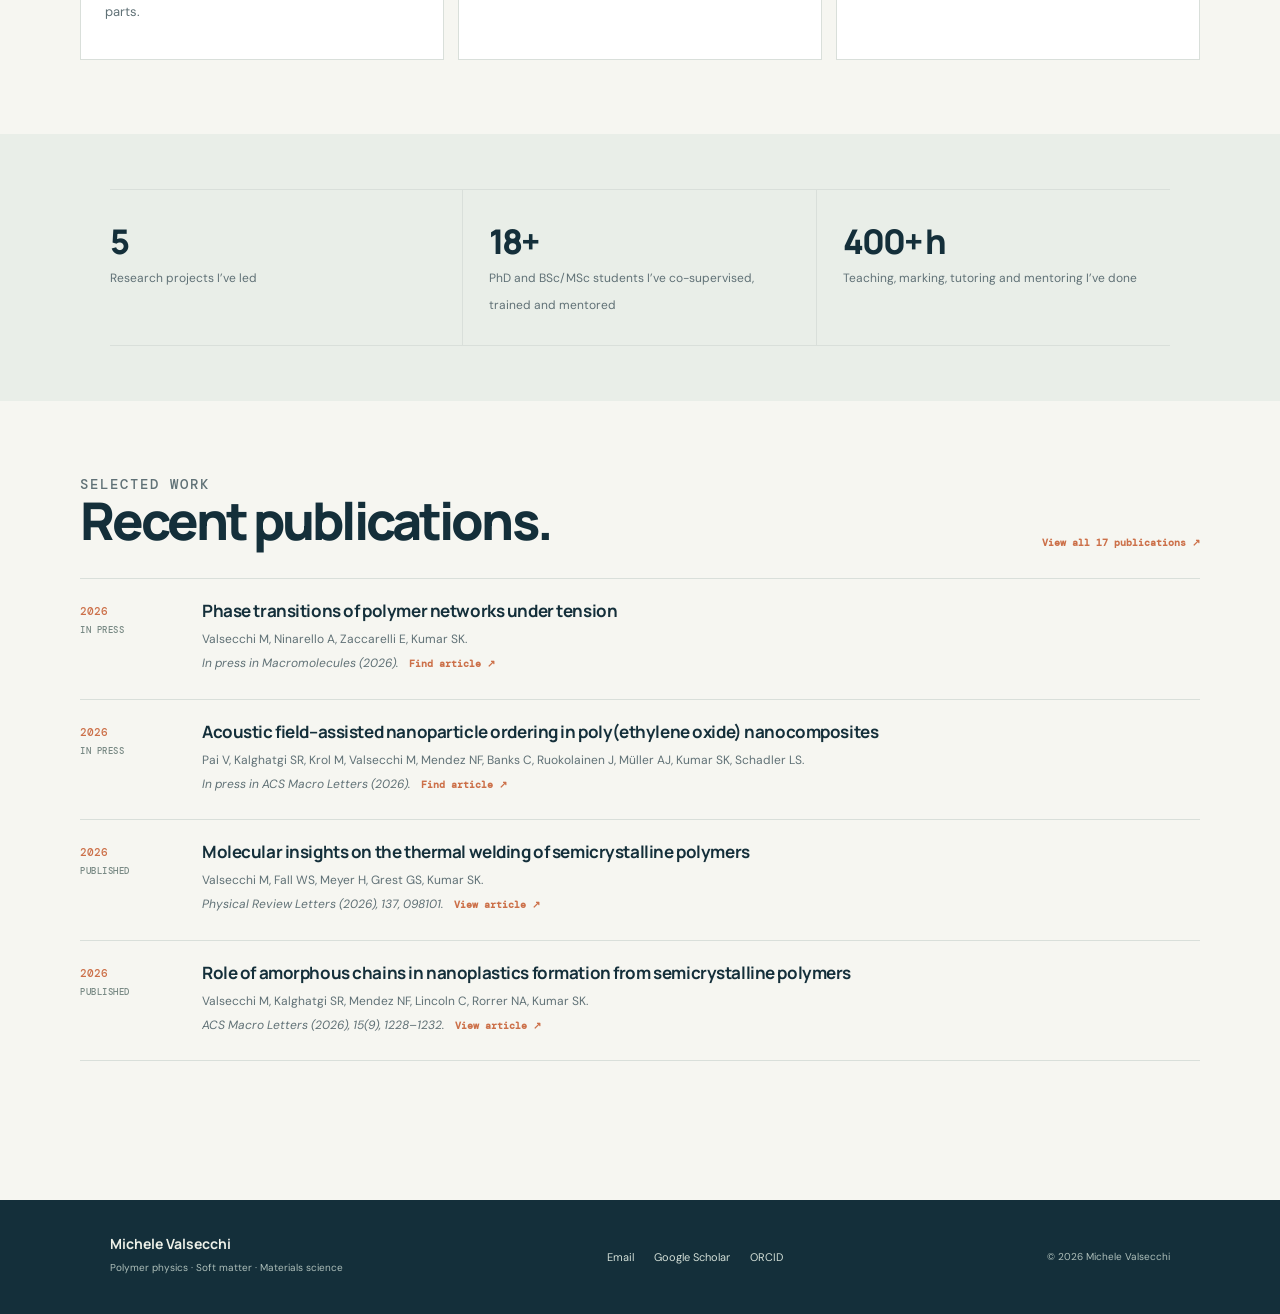
==== commit 4c658ec5: "Aesthetic changes, updated CV, added new image for research section" ====
--- a/index.html
+++ b/index.html
@@ -29,7 +29,7 @@
   <div class="hero-meta"><span>Soft Matter Physics</span><span class="sep"></span><span>Multiscale Simulation</span><span class="sep"></span><span>Polymer Degradation</span></div>
   <div class="actions"><a class="button" href="research.html">Explore research <span aria-hidden="true">↗</span></a><a class="button secondary" href="assets/files/Michele_Valsecchi_CV_Public.pdf" target="_blank">Download CV <span aria-hidden="true">↓</span></a></div>
  </div>
- <div class="hero-art"><img src="assets/img/research-map.svg" alt="Schematic of ordered polymer lamellae connected by amorphous chains"><div class="hero-caption"><span>Semicrystalline polymers</span><span>Structure across scales</span></div></div>
+ <div class="hero-art"><img src="assets/img/semicrystalline%20nanostructure.png" alt="Surface nanostructure of crystallized polyethylene films, simulated with coarse-grained molecular dynamics"><div class="hero-caption"><span>Surface of crystallized polyethylene films simulated with coarse-grained molecular dynamics</span></div></div>
 </section>
 <section class="availability"><div class="wrap availability-inner"><p><strong>I’m open to conversations</strong> about faculty positions, research roles in and out of academia, and interdisciplinary collaborations.</p><a href="contact.html">Get in touch ↗</a></div></section>
 <section class="section wrap">
--- a/assets/css/site.css
+++ b/assets/css/site.css
@@ -5,7 +5,7 @@
 .wrap{max-width:1120px;margin:auto;padding:0 30px}.eyebrow{font:500 11px var(--mono);letter-spacing:.14em;text-transform:uppercase;color:var(--accent);margin:0 0 17px}.eyebrow .dot{display:inline-block;width:6px;height:6px;border-radius:50%;background:var(--accent);margin:0 9px 1px 0}.hero{padding:78px 0 68px;display:grid;grid-template-columns:1.03fr .97fr;gap:62px;align-items:center}.hero h1{font:800 clamp(44px,6vw,76px)/1.02 var(--display);letter-spacing:-.065em;margin:0 0 22px;max-width:650px}.hero h1 em{font-family:var(--serif);font-weight:400;color:var(--accent);letter-spacing:-.045em}.hero-copy{font-size:18px;color:#50646a;max-width:620px;line-height:1.75;margin:0 0 28px}.hero-meta{font-size:13px;color:var(--muted);display:flex;gap:12px;align-items:center;flex-wrap:wrap;margin:0 0 30px}.hero-meta .sep{width:4px;height:4px;border-radius:50%;background:var(--accent)}.actions{display:flex;gap:12px;align-items:center;flex-wrap:wrap}.button{display:inline-flex;align-items:center;justify-content:center;gap:10px;padding:13px 18px;border-radius:4px;background:var(--ink);color:white;font-size:13px;font-weight:700;letter-spacing:.01em;border:1px solid var(--ink);transition:.2s}.button:hover{background:var(--accent);border-color:var(--accent);color:white;transform:translateY(-1px)}.button.secondary{background:transparent;color:var(--ink);border-color:#aebbb5}.button.secondary:hover{background:var(--ink);border-color:var(--ink);color:white}.hero-art{position:relative;padding:16px;background:#e9eee8;border-radius:22px;box-shadow:var(--shadow);overflow:hidden}.hero-art:before{content:'STRUCTURE → PROPERTIES';position:absolute;top:28px;right:30px;font:500 10px var(--mono);letter-spacing:.1em;color:#6d827c;z-index:2}.hero-art img{display:block;width:100%;border-radius:12px}.hero-caption{display:flex;justify-content:space-between;gap:10px;padding:12px 5px 1px;font:10px var(--mono);letter-spacing:.1em;text-transform:uppercase;color:#687c77}.availability{border-top:1px solid var(--line);border-bottom:1px solid var(--line);padding:17px 0}.availability-inner{display:flex;align-items:center;justify-content:space-between;gap:20px}.availability p{margin:0;color:#607176;font-size:13px}.availability strong{color:var(--ink);font-weight:700}.availability a{font-weight:700;font-size:12px;color:var(--accent)}
 .section{padding:74px 0}.section.compact{padding:55px 0}.section-head{display:flex;align-items:end;justify-content:space-between;gap:24px;margin-bottom:29px}.section-head h2,.page-heading h1{font:800 clamp(32px,4.5vw,52px)/1.08 var(--display);letter-spacing:-.055em;margin:0}.section-head p{max-width:470px;color:var(--muted);margin:0;font-size:14px}.section-kicker{font:500 10px var(--mono);text-transform:uppercase;letter-spacing:.14em;color:var(--accent);margin-bottom:12px}.theme-grid{display:grid;grid-template-columns:repeat(3,1fr);gap:14px}.theme-card{background:var(--white);border:1px solid var(--line);padding:24px 24px 26px;min-height:230px;position:relative;transition:transform .2s,box-shadow .2s}.theme-card:hover{transform:translateY(-3px);box-shadow:var(--shadow)}.theme-num{font:500 11px var(--mono);color:var(--accent);display:block;margin-bottom:28px}.theme-card h3{font:700 19px/1.25 var(--display);letter-spacing:-.035em;margin:0 0 12px}.theme-card p{font-size:13px;line-height:1.7;color:var(--muted);margin:0}.theme-card .arrow{position:absolute;right:21px;top:21px;color:#9aa9a3}.stats{display:grid;grid-template-columns:repeat(3,1fr);border-top:1px solid var(--line);border-bottom:1px solid var(--line)}.stat{padding:28px 26px 28px 0;border-right:1px solid var(--line)}.stat:not(:first-child){padding-left:26px}.stat:last-child{border:0}.stat b{font:800 34px var(--display);letter-spacing:-.06em;display:block}.stat span{font-size:12px;color:var(--muted)}
 .page-hero{padding:70px 0 48px;border-bottom:1px solid var(--line)}.page-heading{max-width:820px}.page-heading h1{margin-bottom:18px}.page-heading p{max-width:720px;font-size:17px;color:var(--muted);margin:0;line-height:1.7}.content-grid{display:grid;grid-template-columns:minmax(0,1.4fr) minmax(250px,.6fr);gap:65px}.prose{max-width:760px}.prose h2{font:700 25px var(--display);letter-spacing:-.04em;margin:38px 0 12px}.prose h2:first-child{margin-top:0}.prose p{color:#53676d}.prose strong{color:var(--ink)}.side-note{background:var(--sage);padding:25px;height:max-content;border-top:3px solid var(--accent)}.side-note h3{font:700 16px var(--display);margin:0 0 12px}.side-note p,.side-note li{font-size:13px;color:#576b6d}.side-note ul{padding-left:18px;margin:8px 0}.timeline{border-left:1px solid #bdc9c3;margin:25px 0 0 5px;padding-left:28px}.timeline-item{position:relative;padding:0 0 29px}.timeline-item:before{content:'';position:absolute;left:-33px;top:8px;width:9px;height:9px;border:2px solid var(--accent);background:var(--paper);border-radius:50%}.timeline-date{font:500 10px var(--mono);letter-spacing:.1em;color:var(--accent);text-transform:uppercase}.timeline-item h3{font:700 18px var(--display);margin:5px 0 3px}.timeline-item p{margin:0;color:var(--muted);font-size:13px}.education-list{display:grid;grid-template-columns:1fr 1fr;gap:14px}.education-item{border:1px solid var(--line);background:#fff;padding:19px}.education-item .date{font:500 10px var(--mono);color:var(--accent)}.education-item h3{font:700 16px var(--display);margin:7px 0 4px}.education-item p{font-size:13px;color:var(--muted);margin:0}
-.research-intro{display:grid;grid-template-columns:1fr .85fr;gap:38px;align-items:center}.research-art{background:var(--sage);padding:10px;border-radius:8px}.research-art img{display:block}.research-item{display:grid;grid-template-columns:70px 1fr;gap:20px;border-top:1px solid var(--line);padding:28px 0}.research-index{font:500 12px var(--mono);color:var(--accent);padding-top:5px}.research-item h2{font:700 24px var(--display);letter-spacing:-.04em;margin:0 0 12px}.research-item p{max-width:790px;color:var(--muted);margin:0 0 12px}.research-item .tags{display:flex;gap:7px;flex-wrap:wrap}.tag{font:500 10px var(--mono);letter-spacing:.03em;padding:5px 8px;background:#e9eee8;color:#52696b;border-radius:2px}.focus-note{background:var(--ink);color:var(--paper);padding:27px 30px;margin:40px 0}.focus-note p{margin:0;font:400 21px/1.55 var(--serif);max-width:850px}.focus-note em{color:#e99a73}
+.research-intro{display:grid;grid-template-columns:1fr .85fr;gap:38px;align-items:center}.research-art{background:var(--sage);padding:10px;border-radius:8px;margin:0}.research-art img{display:block;width:100%}.research-art figcaption{padding:10px 4px 2px;color:var(--muted);font-size:11px;line-height:1.5}.research-item{display:grid;grid-template-columns:70px 1fr;gap:20px;border-top:1px solid var(--line);padding:28px 0}.research-index{font:500 12px var(--mono);color:var(--accent);padding-top:5px}.research-item h2{font:700 24px var(--display);letter-spacing:-.04em;margin:0 0 12px}.research-item p{max-width:790px;color:var(--muted);margin:0 0 12px}.research-item .tags{display:flex;gap:7px;flex-wrap:wrap}.tag{font:500 10px var(--mono);letter-spacing:.03em;padding:5px 8px;background:#e9eee8;color:#52696b;border-radius:2px}.focus-note{background:var(--ink);color:var(--paper);padding:27px 30px;margin:40px 0}.focus-note p{margin:0;font:400 21px/1.55 var(--serif);max-width:850px}.focus-note em{color:#e99a73}
 .filter-row{display:flex;gap:8px;flex-wrap:wrap;margin:22px 0 30px}.filter-btn{border:1px solid #cbd4ce;background:transparent;padding:8px 12px;border-radius:20px;font-size:11px;color:#586a6d;cursor:pointer}.filter-btn.active,.filter-btn:hover{background:var(--ink);border-color:var(--ink);color:white}.publication-list{border-top:1px solid var(--line)}.publication{display:grid;grid-template-columns:100px 1fr;gap:22px;border-bottom:1px solid var(--line);padding:20px 0}.publication[hidden]{display:none}.pub-meta{font:500 11px var(--mono);color:var(--accent);padding-top:5px}.pub-status{display:block;color:#788984;font-size:9px;letter-spacing:.06em;text-transform:uppercase;margin-top:6px}.publication h3{font:700 17px/1.42 var(--display);letter-spacing:-.025em;margin:0 0 7px}.publication h3 a:hover{text-decoration:underline;text-decoration-color:var(--accent);text-underline-offset:4px}.pub-authors,.pub-journal{font-size:12px;color:var(--muted);margin:0 0 5px;line-height:1.6}.pub-journal{font-style:italic}.text-link{font:600 10px var(--mono);font-style:normal;color:var(--accent);white-space:nowrap;margin-left:8px}
 .teaching-card{background:white;border:1px solid var(--line);padding:25px;margin-bottom:14px;display:grid;grid-template-columns:180px 1fr;gap:25px}.teaching-year{font:500 11px var(--mono);letter-spacing:.08em;color:var(--accent)}.teaching-card h2{font:700 20px var(--display);margin:3px 0 8px}.teaching-card p{margin:0;color:var(--muted);font-size:14px}.teaching-highlight{display:grid;grid-template-columns:repeat(3,1fr);gap:14px;margin-top:30px}.teaching-highlight .mini{background:var(--sage);padding:21px}.mini b{font:800 27px var(--display);display:block;letter-spacing:-.05em}.mini span{font-size:12px;color:var(--muted)}
 .cv-toolbar{display:flex;gap:12px;align-items:center;flex-wrap:wrap;margin:24px 0}.cv-toolbar p{font-size:12px;color:var(--muted);margin:0}.cv-document{background:#fff;border:1px solid var(--line);padding:clamp(22px,4vw,48px);max-width:900px;margin:0 auto;box-shadow:var(--shadow)}.cv-name{font:800 31px var(--display);letter-spacing:-.055em;margin:0}.cv-subtitle{color:var(--muted);font-size:13px;margin:3px 0 14px}.cv-links{font-size:11px;color:var(--muted);display:flex;gap:10px;flex-wrap:wrap}.cv-section{border-top:1px solid var(--line);margin-top:25px;padding-top:17px}.cv-section h2{font:700 11px var(--mono);letter-spacing:.14em;text-transform:uppercase;color:var(--accent);margin:0 0 14px}.cv-entry{margin:0 0 15px}.cv-entry-head{display:flex;justify-content:space-between;gap:18px;font-size:13px}.cv-entry-head strong{font-weight:700}.cv-entry-date{font:500 10px var(--mono);color:var(--muted);white-space:nowrap}.cv-entry p,.cv-entry li{font-size:12px;color:#5a696c;margin:4px 0;line-height:1.55}.cv-entry ul{margin:5px 0;padding-left:17px}.cv-pubs{padding-left:20px;margin:0}.cv-pubs li{font-size:11px;color:#53646a;margin:0 0 8px;line-height:1.5}.pdf-frame{width:100%;height:820px;border:1px solid var(--line);background:#e4e8e4;margin-top:25px}
@@ -35,6 +35,7 @@
 @media(prefers-color-scheme:dark){:root:not([data-theme]) .site-header{background:rgba(18,29,31,.94)}}
 :root[data-theme=dark] .site-header{background:rgba(18,29,31,.94)}
 :root[data-theme=dark] .hero-art:before,:root[data-theme=dark] .hero-caption{color:var(--muted)}
+:root[data-theme=dark] .hero-caption{color:#40575b}
 :root[data-theme=dark] .timeline{border-color:var(--line)}
 :root[data-theme=dark] .filter-btn{border-color:var(--line)}
 :root[data-theme=dark] .pub-status,:root[data-theme=dark] .theme-card .arrow{color:var(--muted)}
@@ -49,5 +50,9 @@
 :root[data-theme=dark] .pdf-frame{background:#1b292b}
 :root[data-theme=dark] .construction-banner{background:#0b1517;color:#edf0e8}
 :root[data-theme=dark] .construction-banner-inner>span:last-child{color:#aebfba}
-@media(prefers-color-scheme:dark){:root:not([data-theme]) .hero-art:before,:root:not([data-theme]) .hero-caption,:root:not([data-theme]) .pub-status,:root:not([data-theme]) .theme-card .arrow{color:var(--muted)}:root:not([data-theme]) .timeline,:root:not([data-theme]) .filter-btn{border-color:var(--line)}:root:not([data-theme]) .button{background:var(--accent);border-color:var(--accent);color:#142f3a}:root:not([data-theme]) .button:hover{background:#f3ad8b;border-color:#f3ad8b}:root:not([data-theme]) .button.secondary{background:transparent;color:var(--ink);border-color:var(--line)}:root:not([data-theme]) .button.secondary:hover{background:var(--accent);border-color:var(--accent);color:#142f3a}:root:not([data-theme]) .filter-btn.active,:root:not([data-theme]) .filter-btn:hover{background:var(--accent);border-color:var(--accent);color:#142f3a}:root:not([data-theme]) .focus-note{background:#223133;color:#edf2ed}:root:not([data-theme]) .site-footer{background:#0b1517}:root:not([data-theme]) .pdf-frame{background:#1b292b}:root:not([data-theme]) .construction-banner{background:#0b1517;color:#edf0e8}:root:not([data-theme]) .construction-banner-inner>span:last-child{color:#aebfba}}
+@media(prefers-color-scheme:dark){:root:not([data-theme]) .hero-art:before,:root:not([data-theme]) .hero-caption,:root:not([data-theme]) .pub-status,:root:not([data-theme]) .theme-card .arrow{color:var(--muted)}:root:not([data-theme]) .hero-caption{color:#40575b}:root:not([data-theme]) .timeline,:root:not([data-theme]) .filter-btn{border-color:var(--line)}:root:not([data-theme]) .button{background:var(--accent);border-color:var(--accent);color:#142f3a}:root:not([data-theme]) .button:hover{background:#f3ad8b;border-color:#f3ad8b}:root:not([data-theme]) .button.secondary{background:transparent;color:var(--ink);border-color:var(--line)}:root:not([data-theme]) .button.secondary:hover{background:var(--accent);border-color:var(--accent);color:#142f3a}:root:not([data-theme]) .filter-btn.active,:root:not([data-theme]) .filter-btn:hover{background:var(--accent);border-color:var(--accent);color:#142f3a}:root:not([data-theme]) .focus-note{background:#223133;color:#edf2ed}:root:not([data-theme]) .site-footer{background:#0b1517}:root:not([data-theme]) .pdf-frame{background:#1b292b}:root:not([data-theme]) .construction-banner{background:#0b1517;color:#edf0e8}:root:not([data-theme]) .construction-banner-inner>span:last-child{color:#aebfba}}
 @media(max-width:700px){.theme-toggle{margin-left:auto;margin-right:8px}.nav-wrap{position:relative}.site-nav{background:var(--paper)}.construction-banner-inner{justify-content:flex-start;flex-wrap:wrap;gap:5px 9px;padding:8px 20px;font-size:11px}.construction-banner-inner>span:last-child{flex-basis:100%;padding-left:16px}}
+.hero-art:before{content:none}
+.hero-art,.hero-art img,.research-art{border-radius:0}
+.hero-caption{justify-content:center;text-align:center;font:500 11px/1.5 var(--sans);letter-spacing:0;text-transform:none;color:var(--ink2)}
+.research-art figcaption{text-align:center}
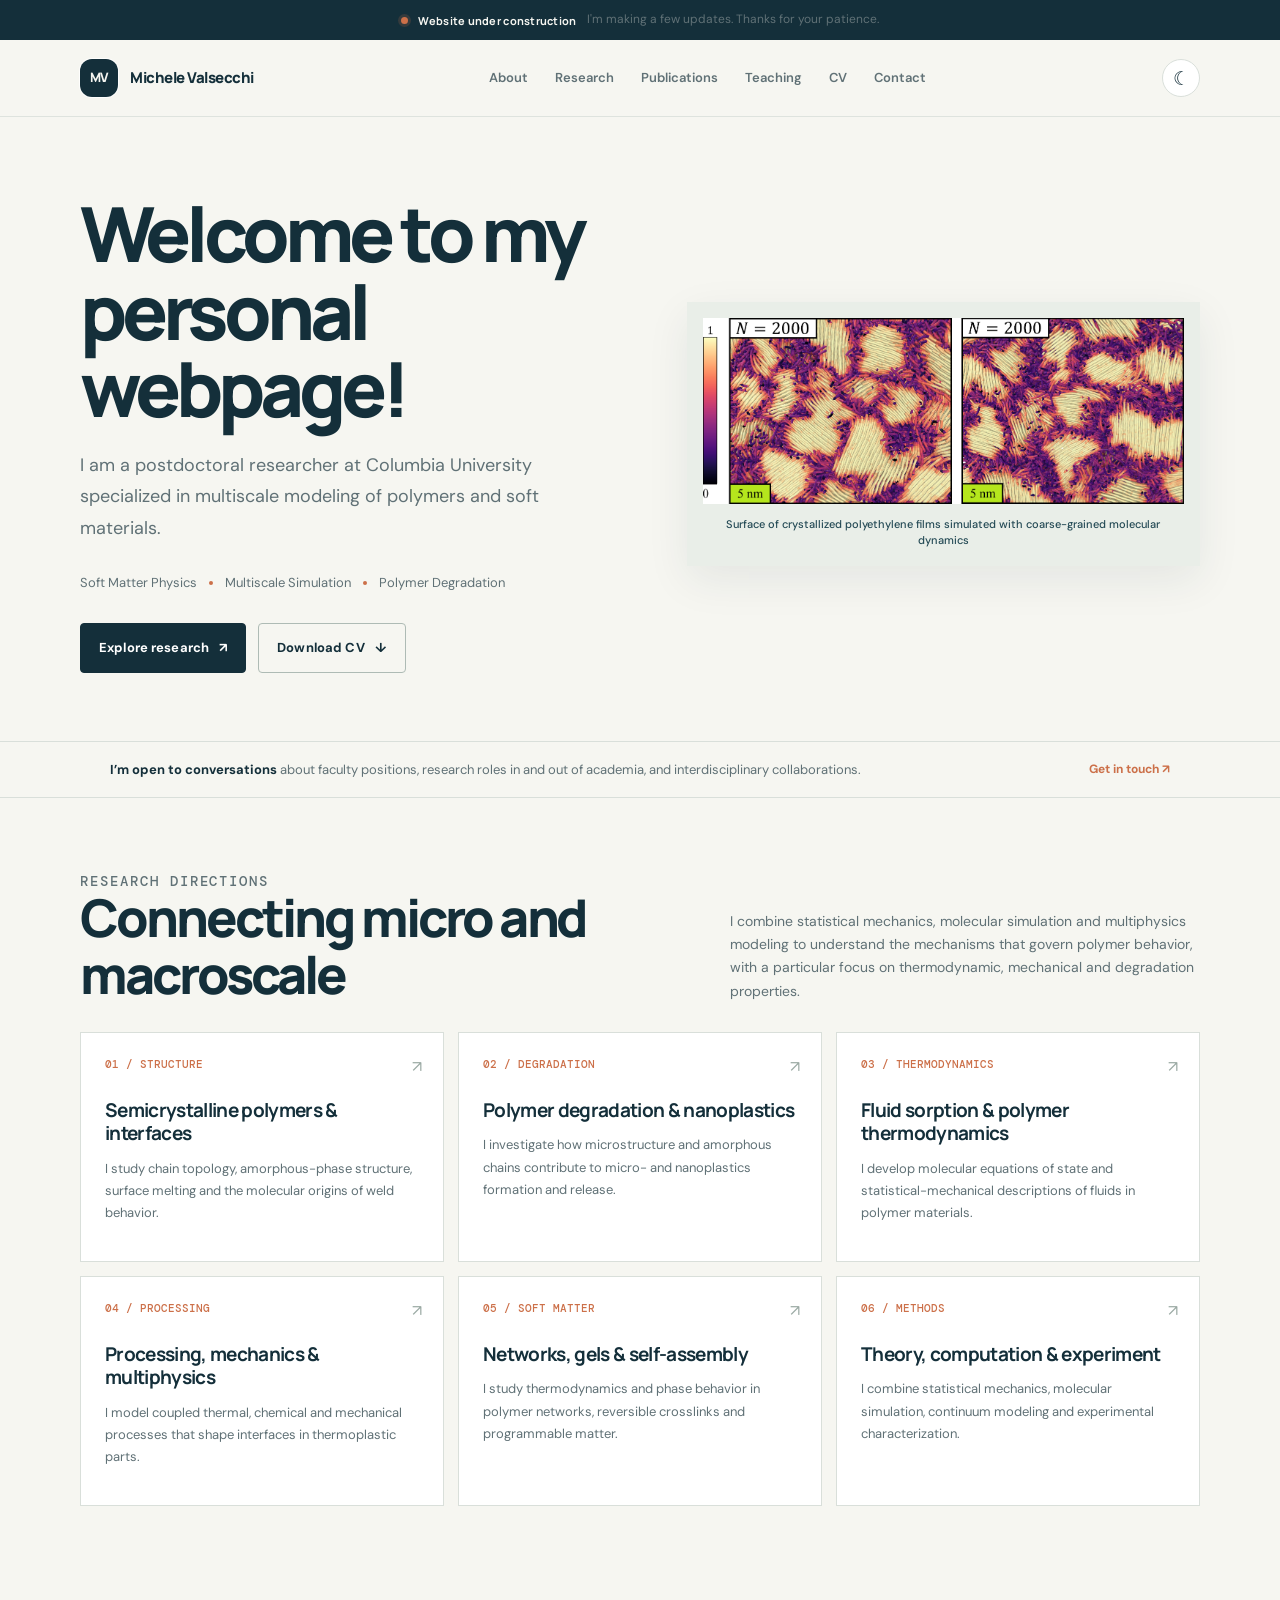
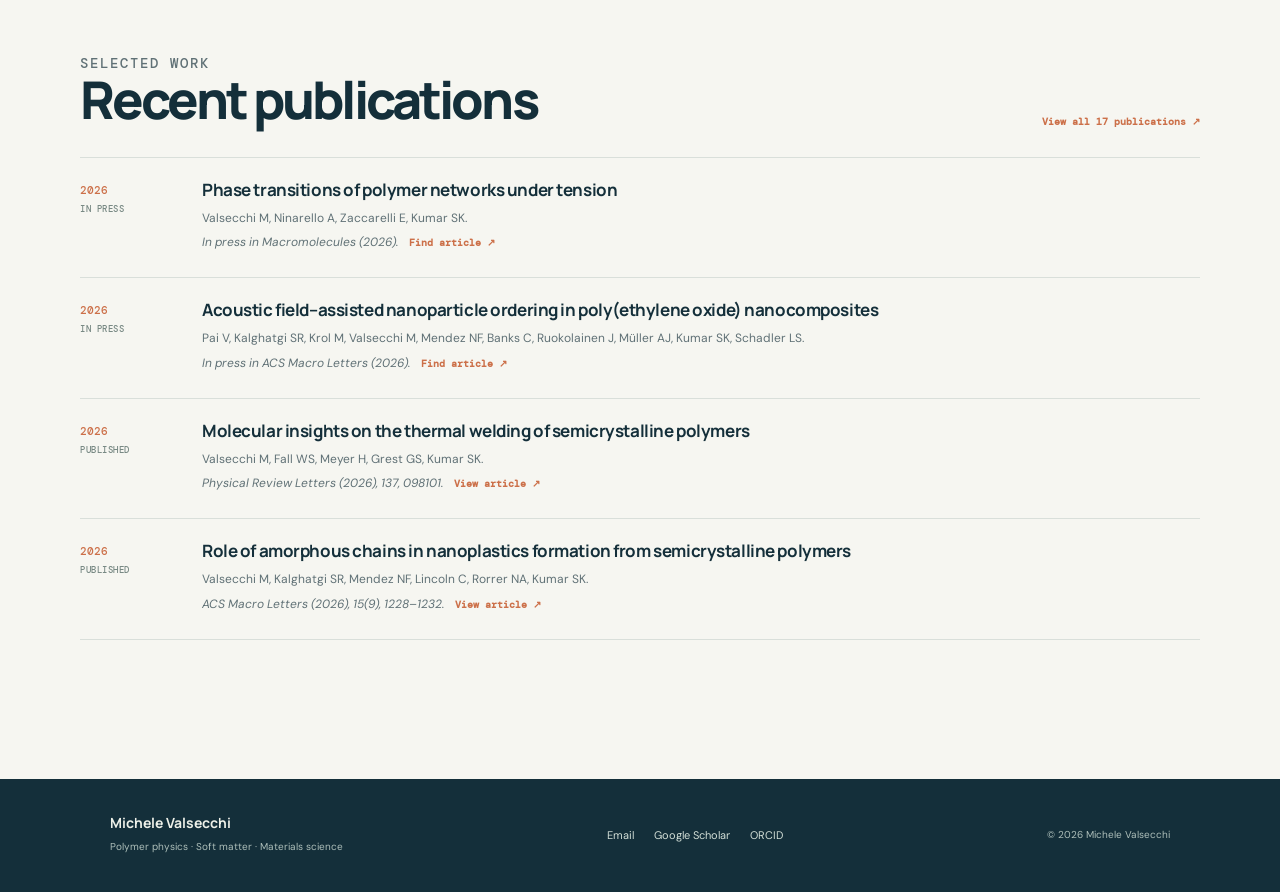
==== commit 8c1d4ed9: "Polished content throughout" ====
--- a/index.html
+++ b/index.html
@@ -23,9 +23,8 @@
   <main id="main">
 <section class="wrap hero">
  <div>
-  <p class="eyebrow"><span class="dot"></span>Postdoctoral Research Scientist · Columbia University</p>
-  <h1>I connect polymer structure to material behaviour.</h1>
-  <p class="hero-copy">I study how molecular architecture, processing history and microstructure affect the properties of polymeric materials.</p>
+  <h1>Welcome to my personal webpage!</h1>
+  <p class="hero-copy">I am a postdoctoral researcher at Columbia University specialized in multiscale modeling of polymers and soft materials.</p>
   <div class="hero-meta"><span>Soft Matter Physics</span><span class="sep"></span><span>Multiscale Simulation</span><span class="sep"></span><span>Polymer Degradation</span></div>
   <div class="actions"><a class="button" href="research.html">Explore research <span aria-hidden="true">↗</span></a><a class="button secondary" href="assets/files/Michele_Valsecchi_CV_Public.pdf" target="_blank">Download CV <span aria-hidden="true">↓</span></a></div>
  </div>
@@ -33,18 +32,17 @@
 </section>
 <section class="availability"><div class="wrap availability-inner"><p><strong>I’m open to conversations</strong> about faculty positions, research roles in and out of academia, and interdisciplinary collaborations.</p><a href="contact.html">Get in touch ↗</a></div></section>
 <section class="section wrap">
- <div class="section-head"><div><p class="section-kicker">Research directions</p><h2>Connecting micro and macroscale</h2></div><p>I combine statistical mechanics, molecular simulation and multiphysics modelling to understand the mechanisms that govern polymer behaviour, with a particular focus on thermodynamic, mechanical and degradation properties.</p></div>
+ <div class="section-head"><div><p class="section-kicker">Research directions</p><h2>Connecting micro and macroscale</h2></div><p>I combine statistical mechanics, molecular simulation and multiphysics modeling to understand the mechanisms that govern polymer behavior, with a particular focus on thermodynamic, mechanical and degradation properties.</p></div>
  <div class="theme-grid">
-  <a class="theme-card" href="research.html#semicrystalline"><span class="theme-num">01 / STRUCTURE</span><span class="arrow">↗</span><h3>Semicrystalline polymers & interfaces</h3><p>I study chain topology, amorphous-phase structure, surface melting and the molecular origins of weld behaviour.</p></a>
+  <a class="theme-card" href="research.html#semicrystalline"><span class="theme-num">01 / STRUCTURE</span><span class="arrow">↗</span><h3>Semicrystalline polymers & interfaces</h3><p>I study chain topology, amorphous-phase structure, surface melting and the molecular origins of weld behavior.</p></a>
   <a class="theme-card" href="research.html#degradation"><span class="theme-num">02 / DEGRADATION</span><span class="arrow">↗</span><h3>Polymer degradation & nanoplastics</h3><p>I investigate how microstructure and amorphous chains contribute to micro- and nanoplastics formation and release.</p></a>
   <a class="theme-card" href="research.html#thermodynamics"><span class="theme-num">03 / THERMODYNAMICS</span><span class="arrow">↗</span><h3>Fluid sorption & polymer thermodynamics</h3><p>I develop molecular equations of state and statistical-mechanical descriptions of fluids in polymer materials.</p></a>
   <a class="theme-card" href="research.html#processing"><span class="theme-num">04 / PROCESSING</span><span class="arrow">↗</span><h3>Processing, mechanics & multiphysics</h3><p>I model coupled thermal, chemical and mechanical processes that shape interfaces in thermoplastic parts.</p></a>
-  <a class="theme-card" href="research.html#networks"><span class="theme-num">05 / SOFT MATTER</span><span class="arrow">↗</span><h3>Networks, gels & self-assembly</h3><p>I study thermodynamics and phase behaviour in polymer networks, reversible crosslinks and programmable matter.</p></a>
-  <a class="theme-card" href="research.html#methods"><span class="theme-num">06 / METHODS</span><span class="arrow">↗</span><h3>Theory, computation & experiment</h3><p>I combine statistical mechanics, molecular simulation, continuum modelling and experimental characterization.</p></a>
+  <a class="theme-card" href="research.html#networks"><span class="theme-num">05 / SOFT MATTER</span><span class="arrow">↗</span><h3>Networks, gels & self-assembly</h3><p>I study thermodynamics and phase behavior in polymer networks, reversible crosslinks and programmable matter.</p></a>
+  <a class="theme-card" href="research.html#methods"><span class="theme-num">06 / METHODS</span><span class="arrow">↗</span><h3>Theory, computation & experiment</h3><p>I combine statistical mechanics, molecular simulation, continuum modeling and experimental characterization.</p></a>
  </div>
 </section>
-<section class="section compact sage-surface"><div class="wrap"><div class="stats"><div class="stat"><b>5</b><span>Research projects I’ve led</span></div><div class="stat"><b>18+</b><span>PhD and BSc/MSc students I’ve co-supervised, trained and mentored</span></div><div class="stat"><b>400+ h</b><span>Teaching, marking, tutoring and mentoring I’ve done</span></div></div></div></section>
-<section class="section wrap"><div class="section-head"><div><p class="section-kicker">Selected work</p><h2>Recent publications.</h2></div><a class="text-link" href="publications.html">View all 17 publications ↗</a></div><div class="publication-list"><article class="publication" data-theme="networks">
+<section class="section wrap"><div class="section-head"><div><p class="section-kicker">Selected work</p><h2>Recent publications</h2></div><a class="text-link" href="publications.html">View all 17 publications ↗</a></div><div class="publication-list"><article class="publication" data-theme="networks">
       <div class="pub-meta"><span>2026</span><span class="pub-status">In press</span></div>
       <div><h3><a href="https://scholar.google.com/scholar?q=%22Phase+transitions+of+polymer+networks+under+tension%22" target="_blank" rel="noopener">Phase transitions of polymer networks under tension</a></h3>
       <p class="pub-authors">Valsecchi M, Ninarello A, Zaccarelli E, Kumar SK.</p><p class="pub-journal">In press in Macromolecules (2026). <a class="text-link" href="https://scholar.google.com/scholar?q=%22Phase+transitions+of+polymer+networks+under+tension%22" target="_blank" rel="noopener">Find article ↗</a></p></div>
--- a/assets/css/site.css
+++ b/assets/css/site.css
@@ -56,3 +56,5 @@
 .hero-art,.hero-art img,.research-art{border-radius:0}
 .hero-caption{justify-content:center;text-align:center;font:500 11px/1.5 var(--sans);letter-spacing:0;text-transform:none;color:var(--ink2)}
 .research-art figcaption{text-align:center}
+.brand-mark:after{display:none}
+.brand-mark{box-shadow:0 0 0 1px rgba(255,255,255,.82)}
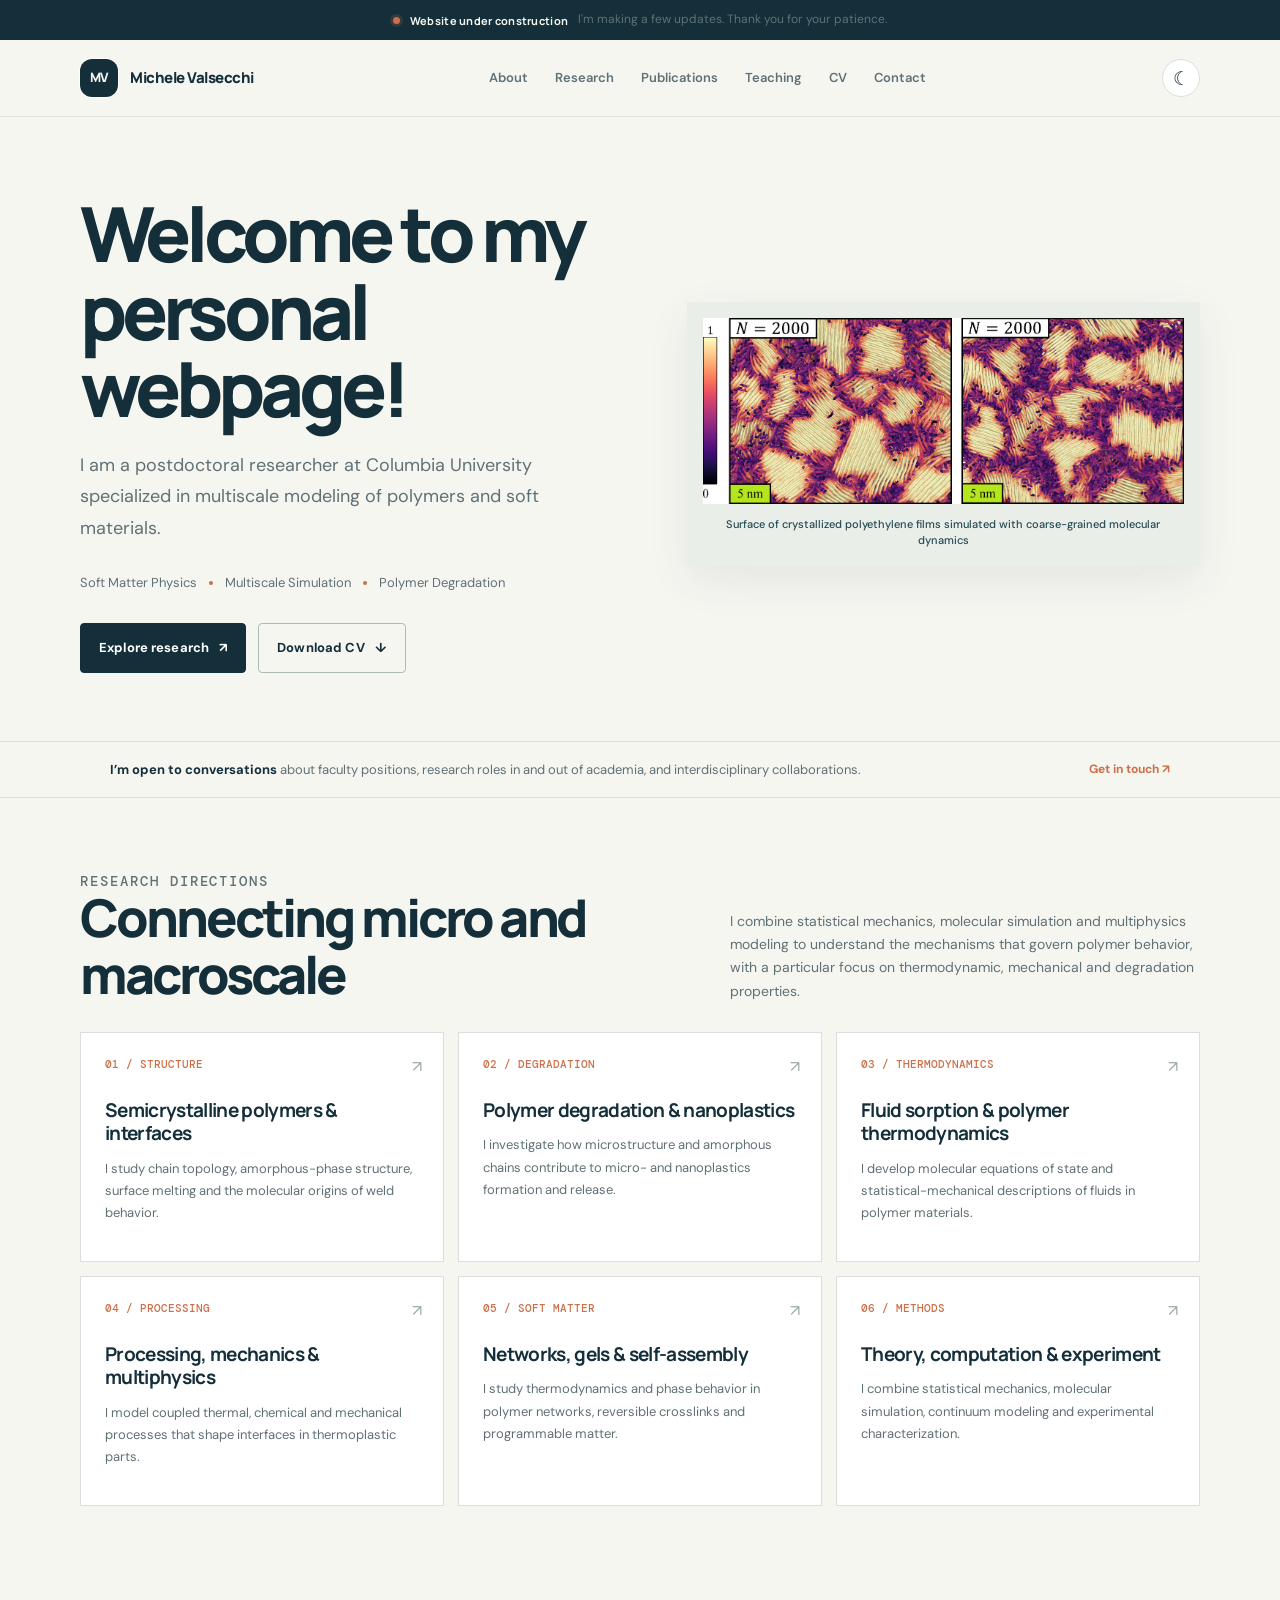
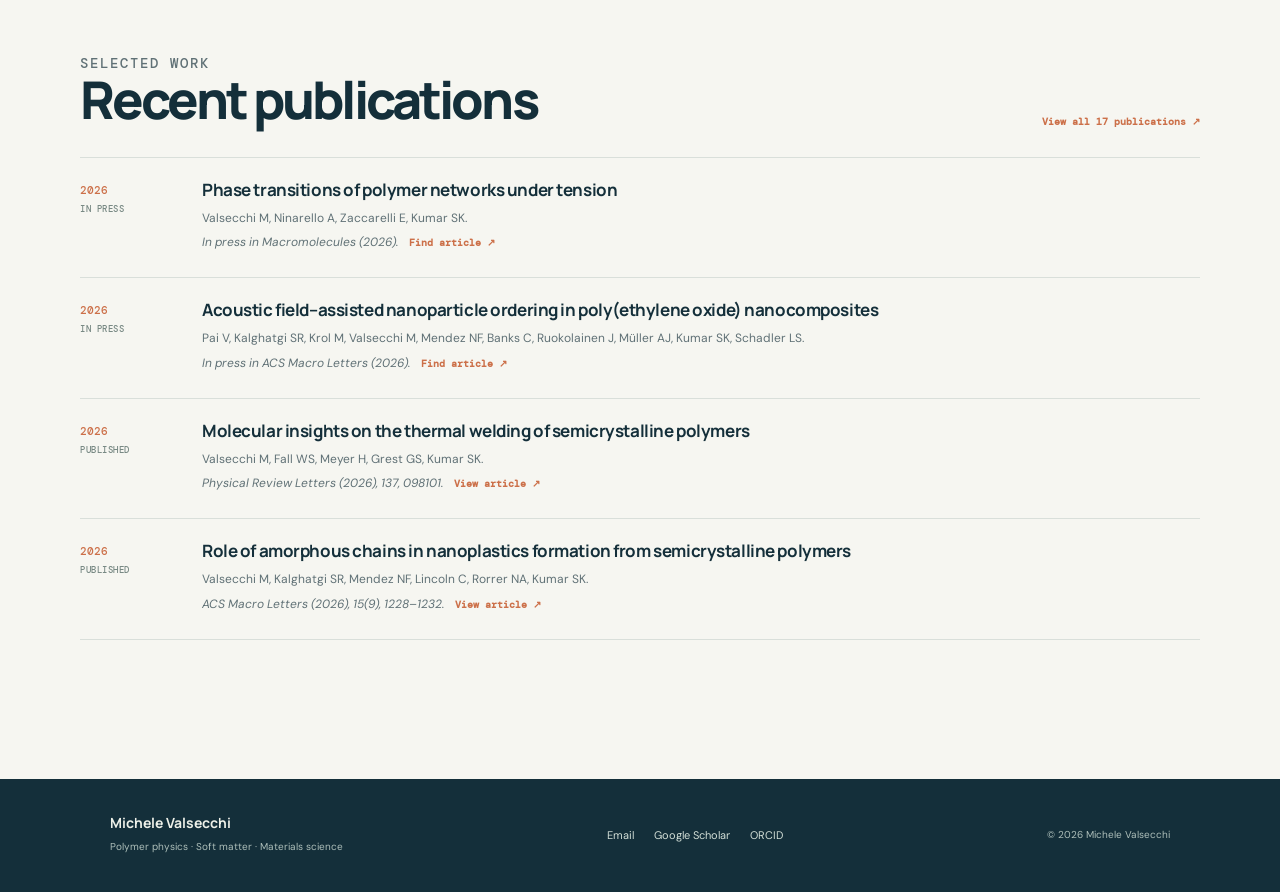
==== commit c902c4a7: "Changed "thanks" to "thank you" in construction banner messages" ====
--- a/index.html
+++ b/index.html
@@ -11,7 +11,7 @@
 </head>
 <body class="home-page">
   <a class="skip-link" href="#main">Skip to content</a>
-  <div class="construction-banner"><div class="construction-banner-inner"><span class="construction-indicator" aria-hidden="true"></span><strong>Website under construction</strong><span>I'm making a few updates. Thanks for your patience.</span></div></div>
+  <div class="construction-banner"><div class="construction-banner-inner"><span class="construction-indicator" aria-hidden="true"></span><strong>Website under construction</strong><span>I'm making a few updates. Thank you for your patience.</span></div></div>
   <header class="site-header">
     <div class="nav-wrap">
       <a class="brand" href="index.html" aria-label="Michele Valsecchi homepage"><span class="brand-mark">MV</span><span class="brand-name">Michele Valsecchi</span></a>
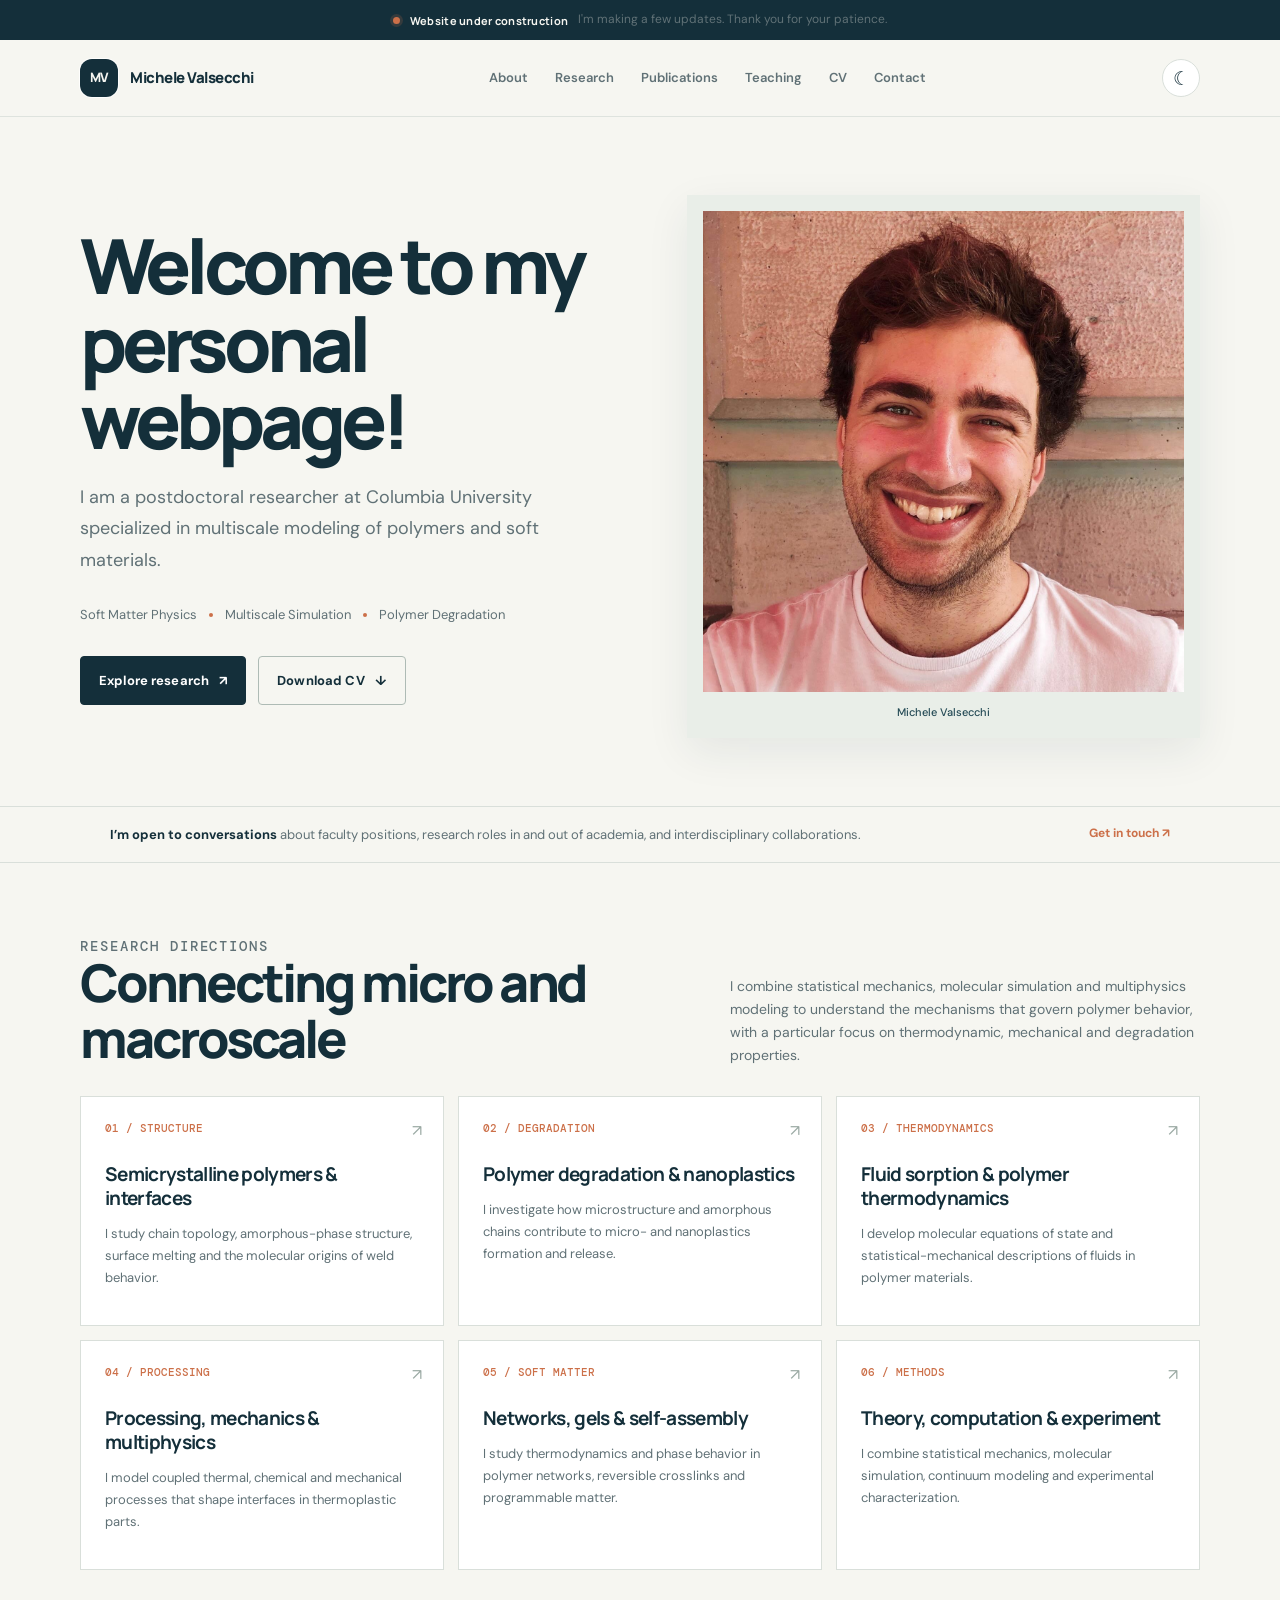
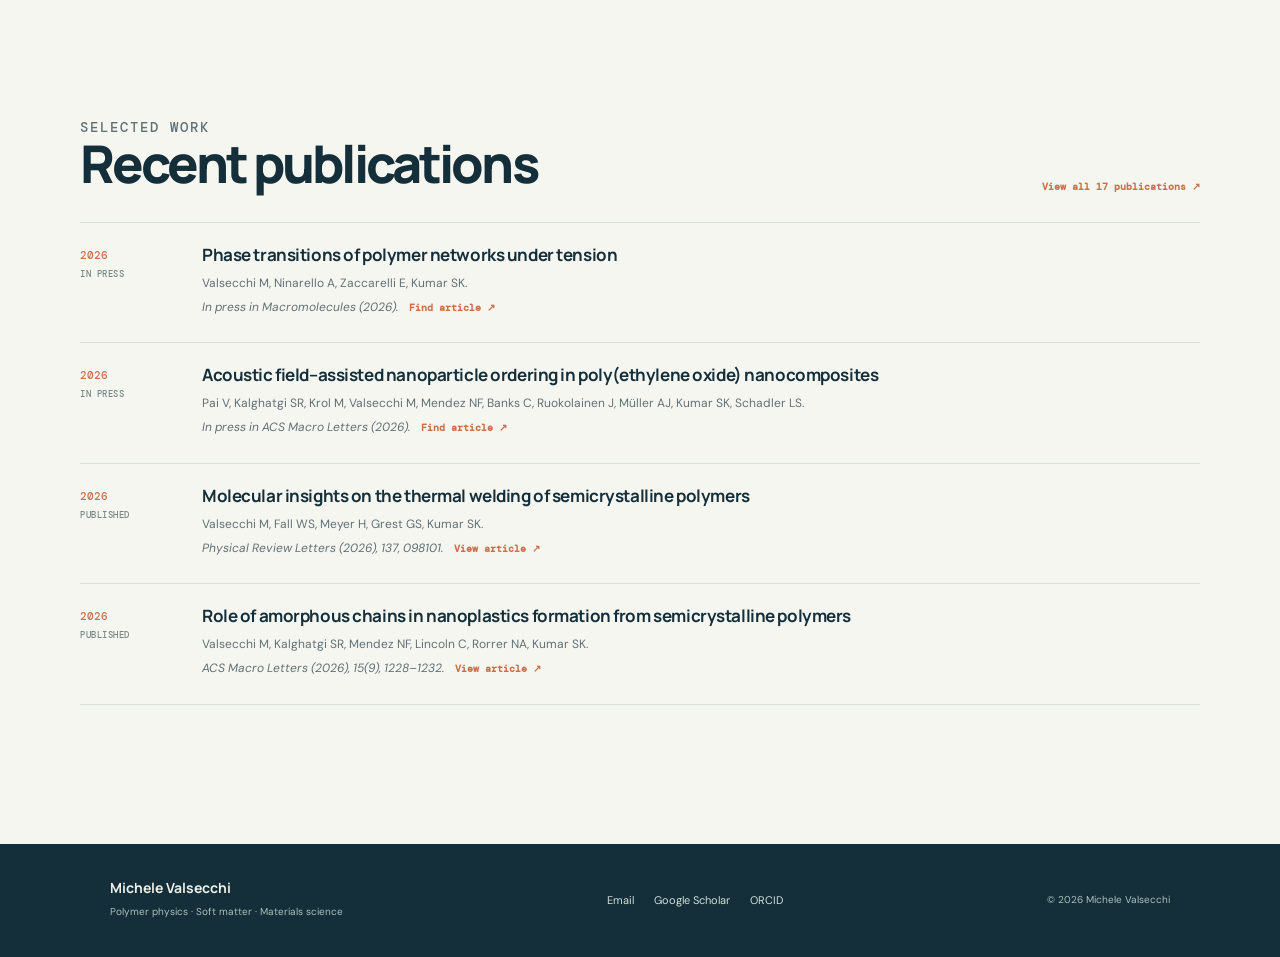
==== commit d50a47fd: "Updated hom page pictures, added research slideshow" ====
--- a/index.html
+++ b/index.html
@@ -28,7 +28,7 @@
   <div class="hero-meta"><span>Soft Matter Physics</span><span class="sep"></span><span>Multiscale Simulation</span><span class="sep"></span><span>Polymer Degradation</span></div>
   <div class="actions"><a class="button" href="research.html">Explore research <span aria-hidden="true">↗</span></a><a class="button secondary" href="assets/files/Michele_Valsecchi_CV_Public.pdf" target="_blank">Download CV <span aria-hidden="true">↓</span></a></div>
  </div>
- <div class="hero-art"><img src="assets/img/semicrystalline%20nanostructure.png" alt="Surface nanostructure of crystallized polyethylene films, simulated with coarse-grained molecular dynamics"><div class="hero-caption"><span>Surface of crystallized polyethylene films simulated with coarse-grained molecular dynamics</span></div></div>
+ <div class="hero-art"><img class="home-portrait" src="assets/img/closeup.jpg" alt="Portrait of Michele Valsecchi"><div class="hero-caption"><span>Michele Valsecchi</span></div></div>
 </section>
 <section class="availability"><div class="wrap availability-inner"><p><strong>I’m open to conversations</strong> about faculty positions, research roles in and out of academia, and interdisciplinary collaborations.</p><a href="contact.html">Get in touch ↗</a></div></section>
 <section class="section wrap">
--- a/assets/css/site.css
+++ b/assets/css/site.css
@@ -58,3 +58,15 @@
 .research-art figcaption{text-align:center}
 .brand-mark:after{display:none}
 .brand-mark{box-shadow:0 0 0 1px rgba(255,255,255,.82)}
+.home-portrait{aspect-ratio:1/1;object-fit:cover}
+.research-gallery{max-width:820px;margin:0 auto 42px;background:var(--sage);padding:14px}
+.research-slide{margin:0}
+.research-slide[hidden]{display:none}
+.research-slide img{display:block;width:100%;height:300px;object-fit:contain}
+.research-slide figcaption{display:grid;gap:5px;padding:12px 5px 3px;color:var(--muted);font-size:13px;line-height:1.55}
+.research-slide figcaption a{width:fit-content;color:var(--accent);font-weight:600}
+.research-slide figcaption a:hover{text-decoration:underline;text-underline-offset:3px}
+.research-gallery-controls{display:flex;align-items:center;justify-content:space-between;border-top:1px solid var(--line);margin-top:12px;padding:10px 5px 0;font:500 11px var(--mono);color:var(--muted)}
+.research-gallery-controls button{border:0;background:transparent;color:var(--ink);padding:4px;cursor:pointer;font:inherit}
+.research-gallery-controls button:hover{color:var(--accent)}
+@media(max-width:700px){.research-gallery{padding:10px}.research-slide img{height:230px}.research-slide figcaption{font-size:12px}}
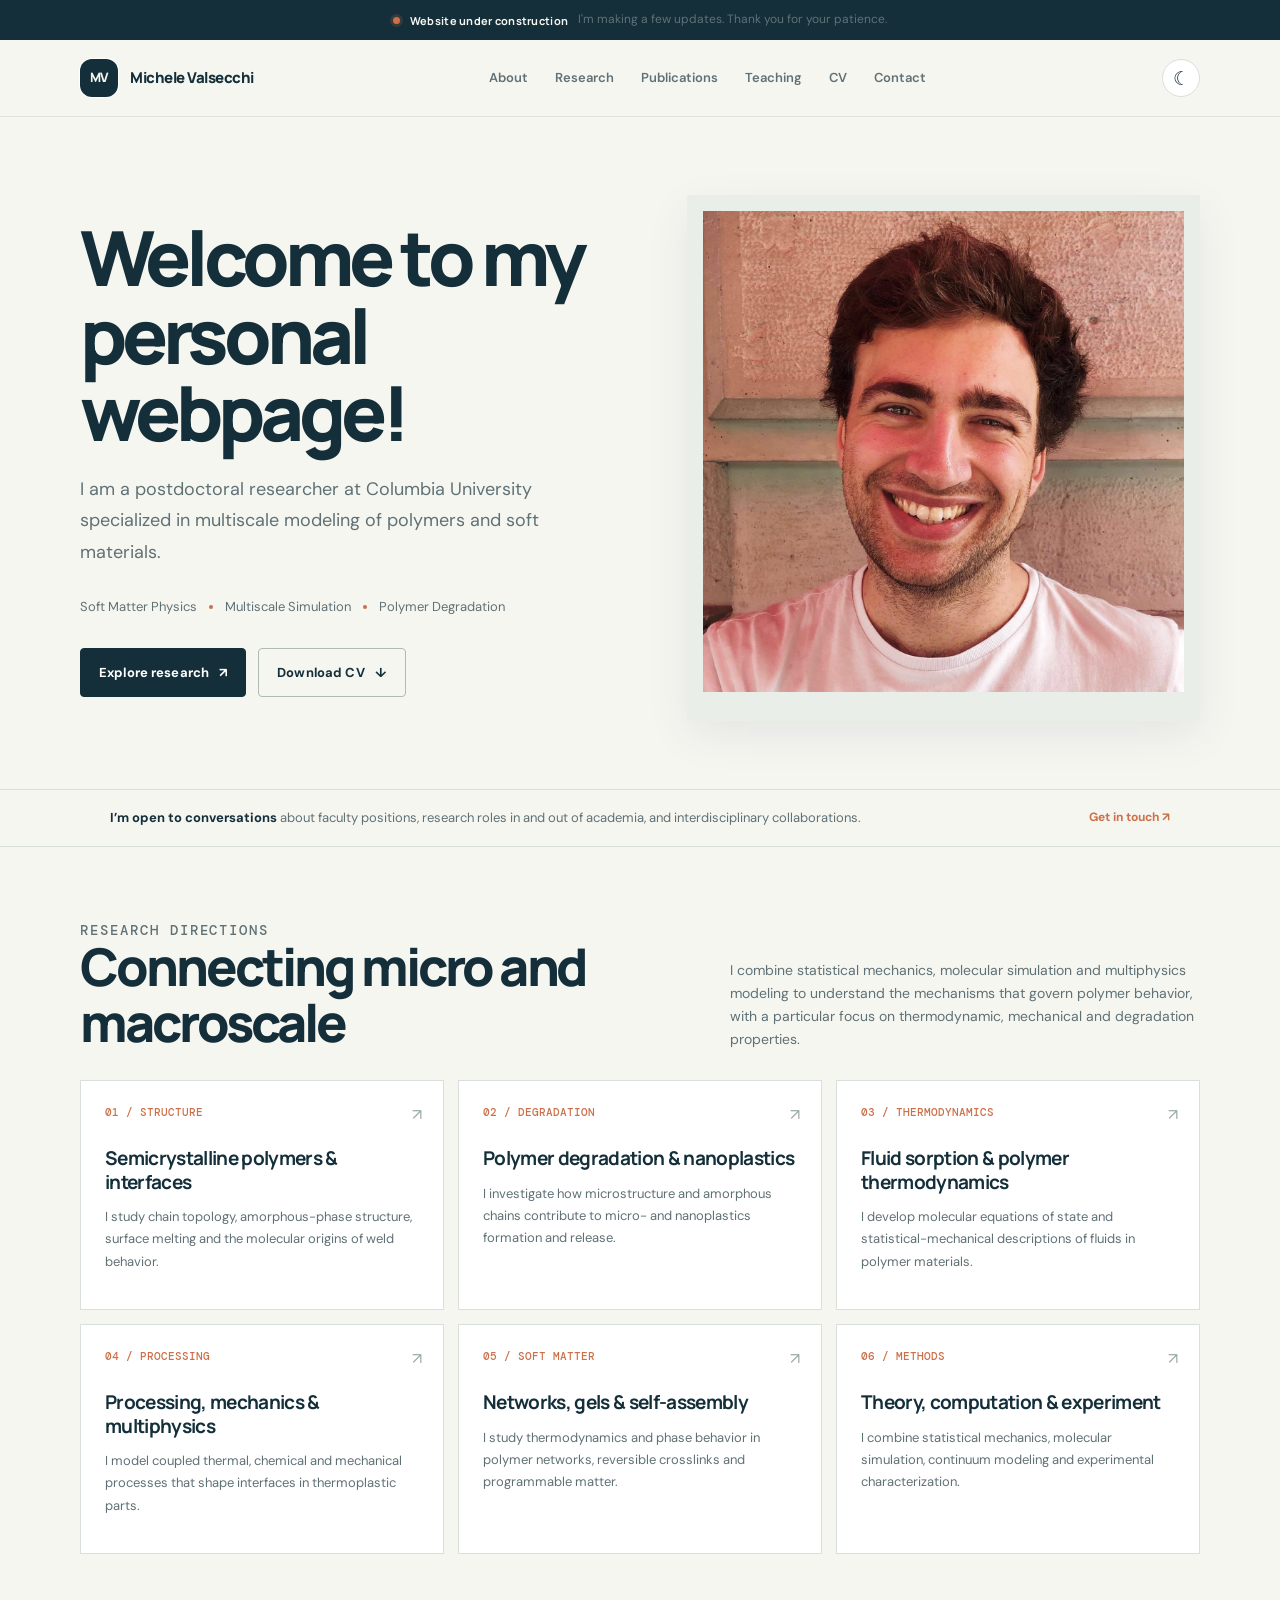
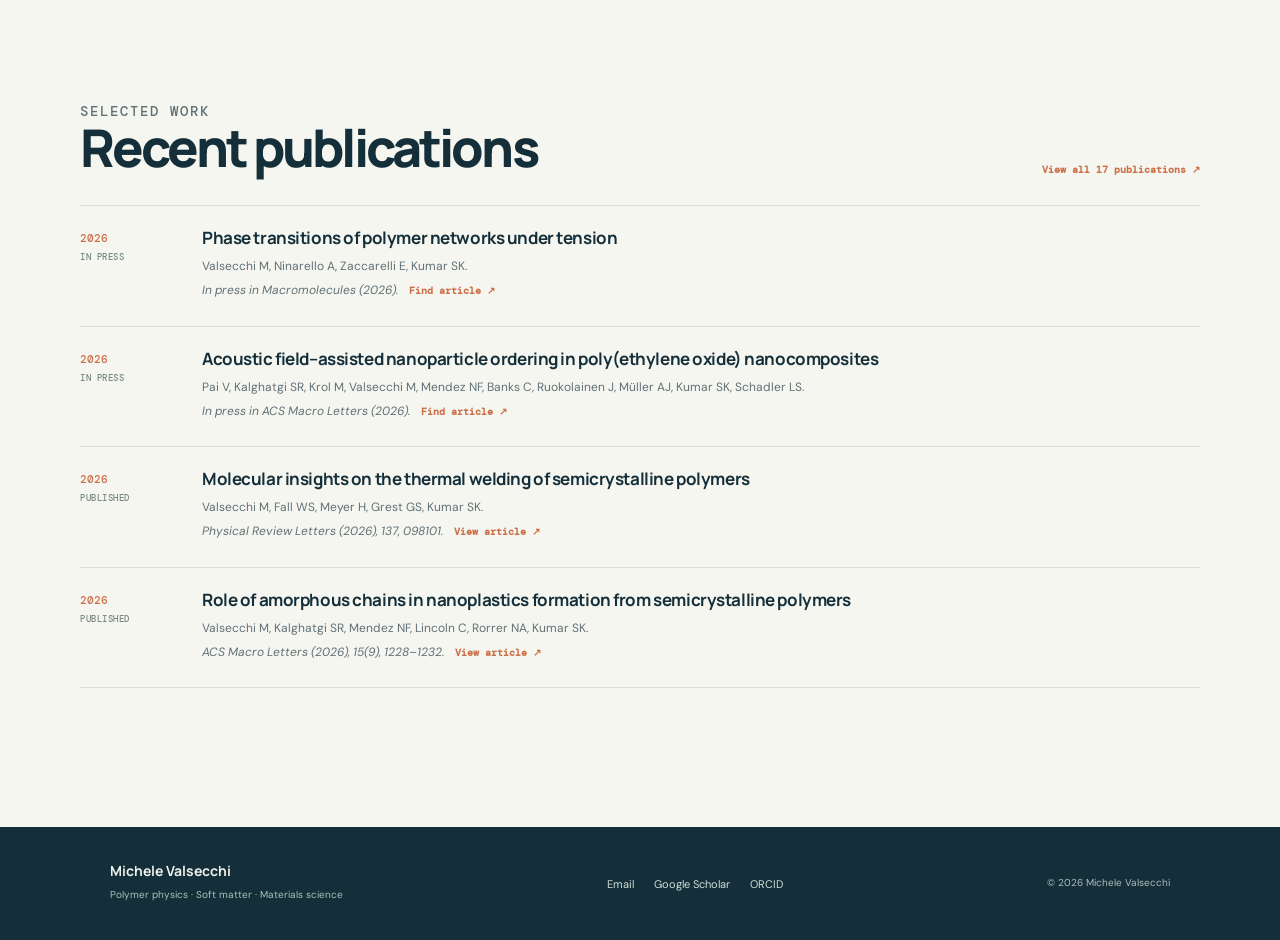
==== commit 7dc5001b: "Improved language" ====
--- a/index.html
+++ b/index.html
@@ -28,7 +28,7 @@
   <div class="hero-meta"><span>Soft Matter Physics</span><span class="sep"></span><span>Multiscale Simulation</span><span class="sep"></span><span>Polymer Degradation</span></div>
   <div class="actions"><a class="button" href="research.html">Explore research <span aria-hidden="true">↗</span></a><a class="button secondary" href="assets/files/Michele_Valsecchi_CV_Public.pdf" target="_blank">Download CV <span aria-hidden="true">↓</span></a></div>
  </div>
- <div class="hero-art"><img class="home-portrait" src="assets/img/closeup.jpg" alt="Portrait of Michele Valsecchi"><div class="hero-caption"><span>Michele Valsecchi</span></div></div>
+ <div class="hero-art"><img class="home-portrait" src="assets/img/closeup.jpg" alt="Portrait of Michele Valsecchi"><div class="hero-caption"></div></div>
 </section>
 <section class="availability"><div class="wrap availability-inner"><p><strong>I’m open to conversations</strong> about faculty positions, research roles in and out of academia, and interdisciplinary collaborations.</p><a href="contact.html">Get in touch ↗</a></div></section>
 <section class="section wrap">
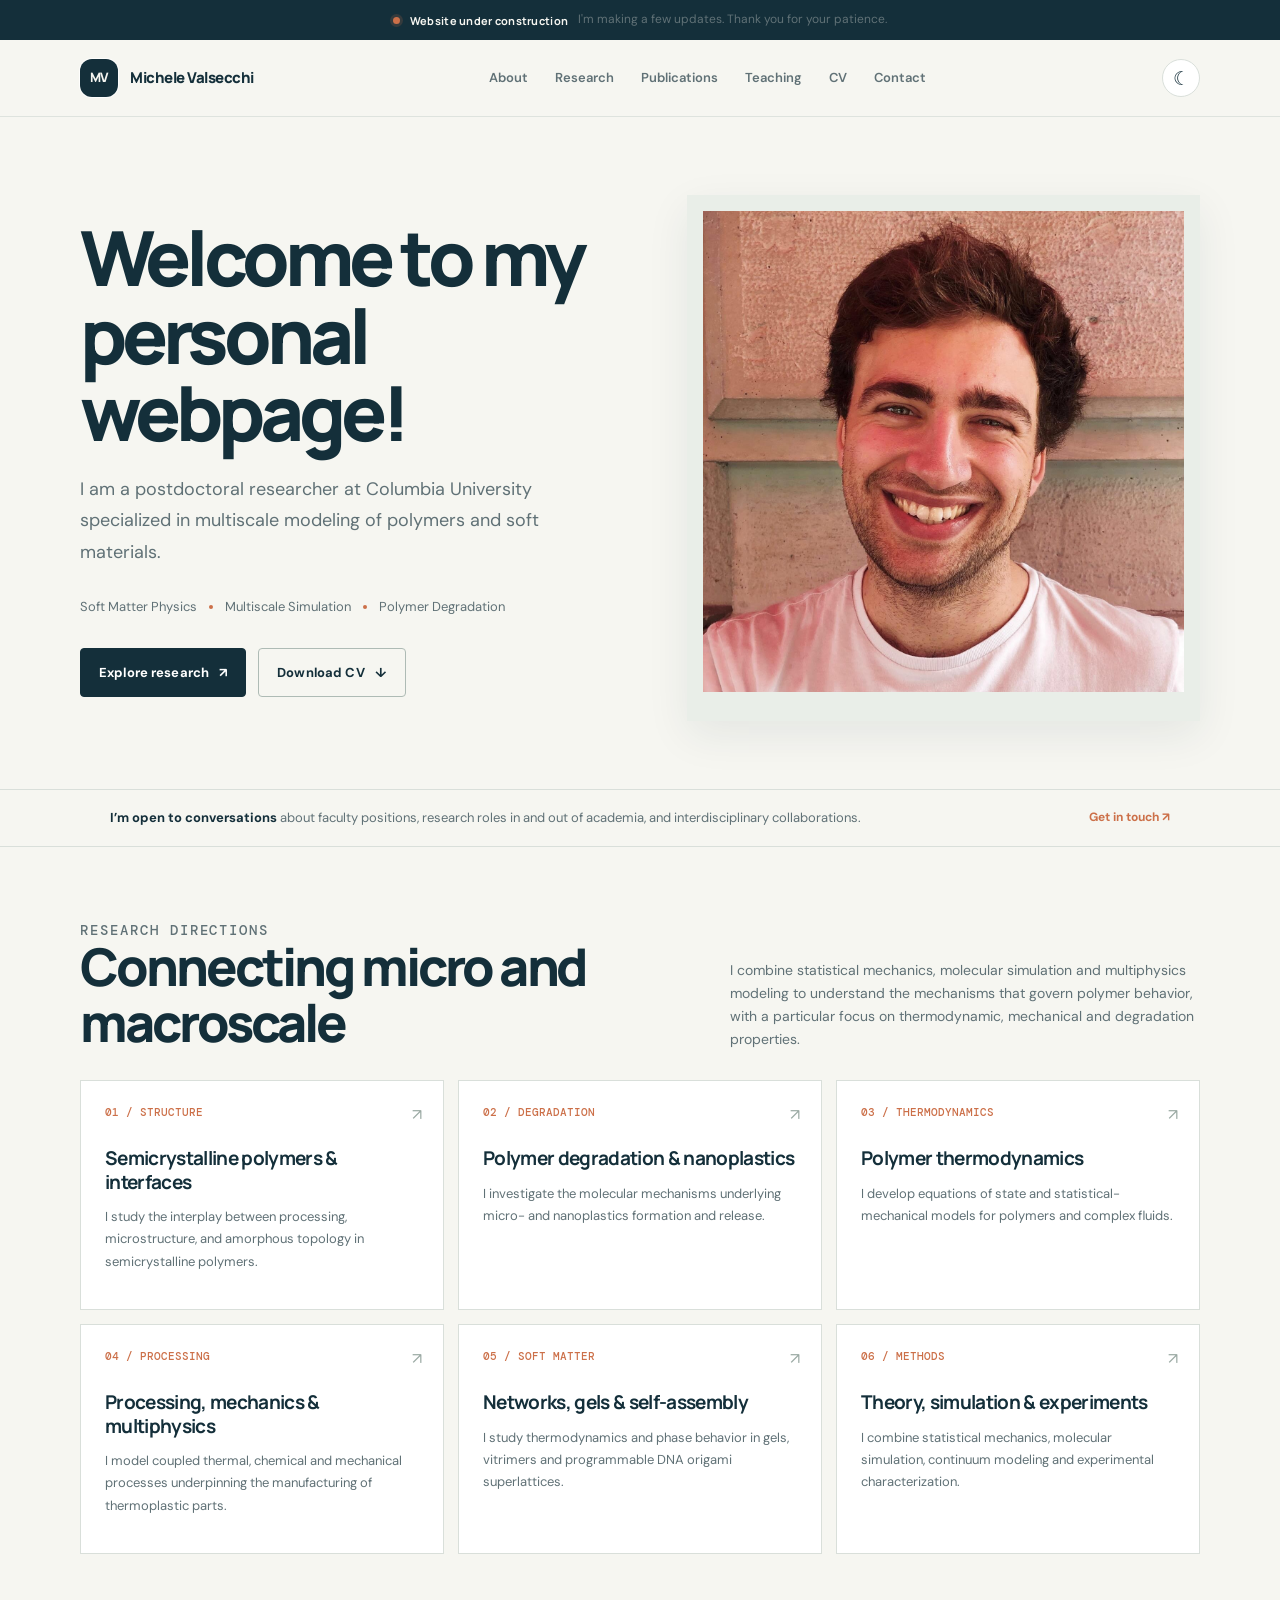
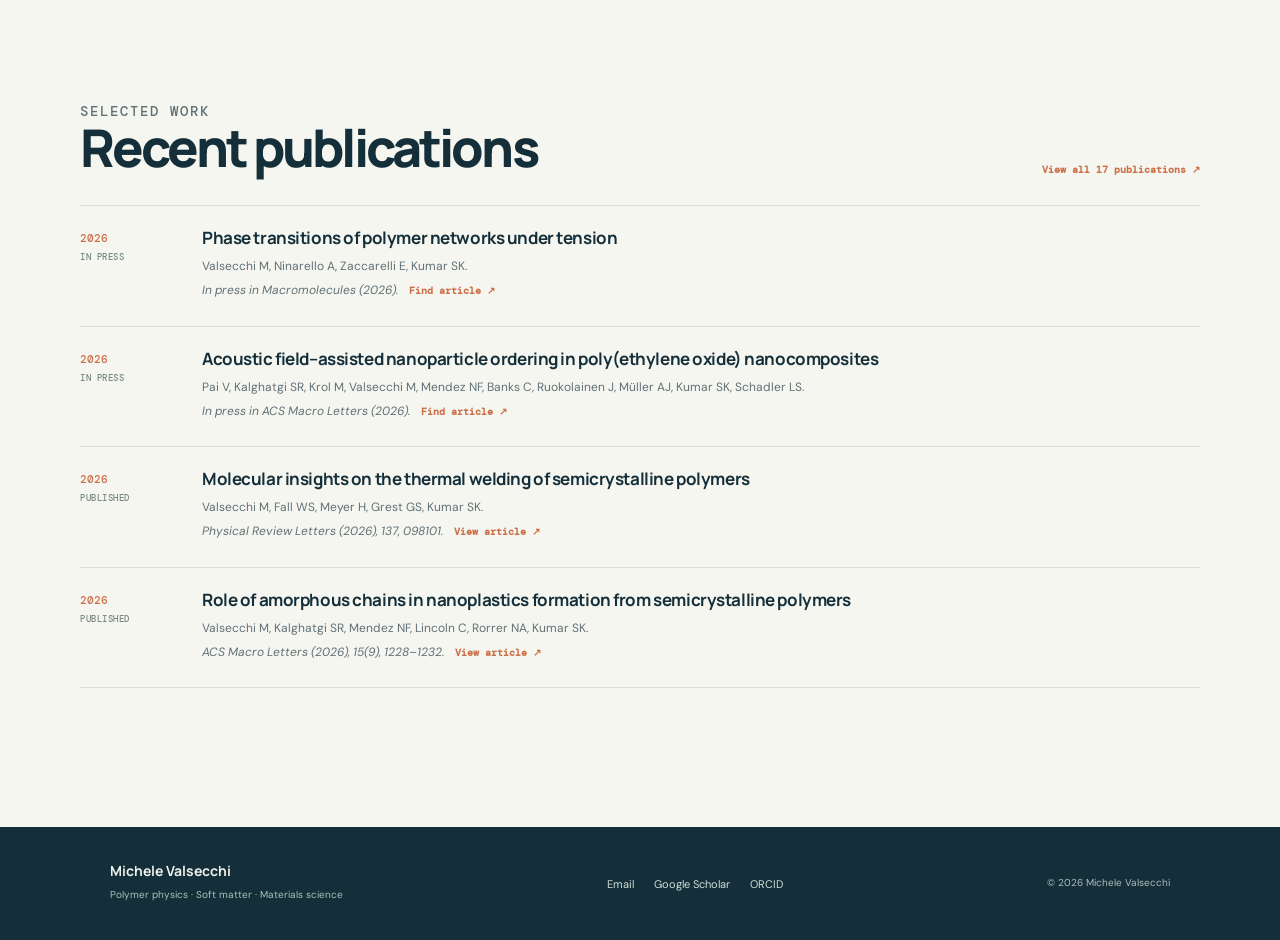
==== commit ed6c5ca2: "Updated index" ====
--- a/index.html
+++ b/index.html
@@ -34,12 +34,12 @@
 <section class="section wrap">
  <div class="section-head"><div><p class="section-kicker">Research directions</p><h2>Connecting micro and macroscale</h2></div><p>I combine statistical mechanics, molecular simulation and multiphysics modeling to understand the mechanisms that govern polymer behavior, with a particular focus on thermodynamic, mechanical and degradation properties.</p></div>
  <div class="theme-grid">
-  <a class="theme-card" href="research.html#semicrystalline"><span class="theme-num">01 / STRUCTURE</span><span class="arrow">↗</span><h3>Semicrystalline polymers & interfaces</h3><p>I study chain topology, amorphous-phase structure, surface melting and the molecular origins of weld behavior.</p></a>
-  <a class="theme-card" href="research.html#degradation"><span class="theme-num">02 / DEGRADATION</span><span class="arrow">↗</span><h3>Polymer degradation & nanoplastics</h3><p>I investigate how microstructure and amorphous chains contribute to micro- and nanoplastics formation and release.</p></a>
-  <a class="theme-card" href="research.html#thermodynamics"><span class="theme-num">03 / THERMODYNAMICS</span><span class="arrow">↗</span><h3>Fluid sorption & polymer thermodynamics</h3><p>I develop molecular equations of state and statistical-mechanical descriptions of fluids in polymer materials.</p></a>
-  <a class="theme-card" href="research.html#processing"><span class="theme-num">04 / PROCESSING</span><span class="arrow">↗</span><h3>Processing, mechanics & multiphysics</h3><p>I model coupled thermal, chemical and mechanical processes that shape interfaces in thermoplastic parts.</p></a>
-  <a class="theme-card" href="research.html#networks"><span class="theme-num">05 / SOFT MATTER</span><span class="arrow">↗</span><h3>Networks, gels & self-assembly</h3><p>I study thermodynamics and phase behavior in polymer networks, reversible crosslinks and programmable matter.</p></a>
-  <a class="theme-card" href="research.html#methods"><span class="theme-num">06 / METHODS</span><span class="arrow">↗</span><h3>Theory, computation & experiment</h3><p>I combine statistical mechanics, molecular simulation, continuum modeling and experimental characterization.</p></a>
+  <a class="theme-card" href="research.html#semicrystalline"><span class="theme-num">01 / STRUCTURE</span><span class="arrow">↗</span><h3>Semicrystalline polymers & interfaces</h3><p>I study the interplay between processing, microstructure, and amorphous topology in semicrystalline polymers.</p></a>
+  <a class="theme-card" href="research.html#degradation"><span class="theme-num">02 / DEGRADATION</span><span class="arrow">↗</span><h3>Polymer degradation & nanoplastics</h3><p>I investigate the molecular mechanisms underlying micro- and nanoplastics formation and release.</p></a>
+  <a class="theme-card" href="research.html#thermodynamics"><span class="theme-num">03 / THERMODYNAMICS</span><span class="arrow">↗</span><h3>Polymer thermodynamics</h3><p>I develop equations of state and statistical-mechanical models for polymers and complex fluids.</p></a>
+  <a class="theme-card" href="research.html#processing"><span class="theme-num">04 / PROCESSING</span><span class="arrow">↗</span><h3>Processing, mechanics & multiphysics</h3><p>I model coupled thermal, chemical and mechanical processes underpinning the manufacturing of thermoplastic parts.</p></a>
+  <a class="theme-card" href="research.html#networks"><span class="theme-num">05 / SOFT MATTER</span><span class="arrow">↗</span><h3>Networks, gels & self-assembly</h3><p>I study thermodynamics and phase behavior in gels, vitrimers and programmable DNA origami superlattices.</p></a>
+  <a class="theme-card" href="research.html#methods"><span class="theme-num">06 / METHODS</span><span class="arrow">↗</span><h3>Theory, simulation & experiments</h3><p>I combine statistical mechanics, molecular simulation, continuum modeling and experimental characterization.</p></a>
  </div>
 </section>
 <section class="section wrap"><div class="section-head"><div><p class="section-kicker">Selected work</p><h2>Recent publications</h2></div><a class="text-link" href="publications.html">View all 17 publications ↗</a></div><div class="publication-list"><article class="publication" data-theme="networks">
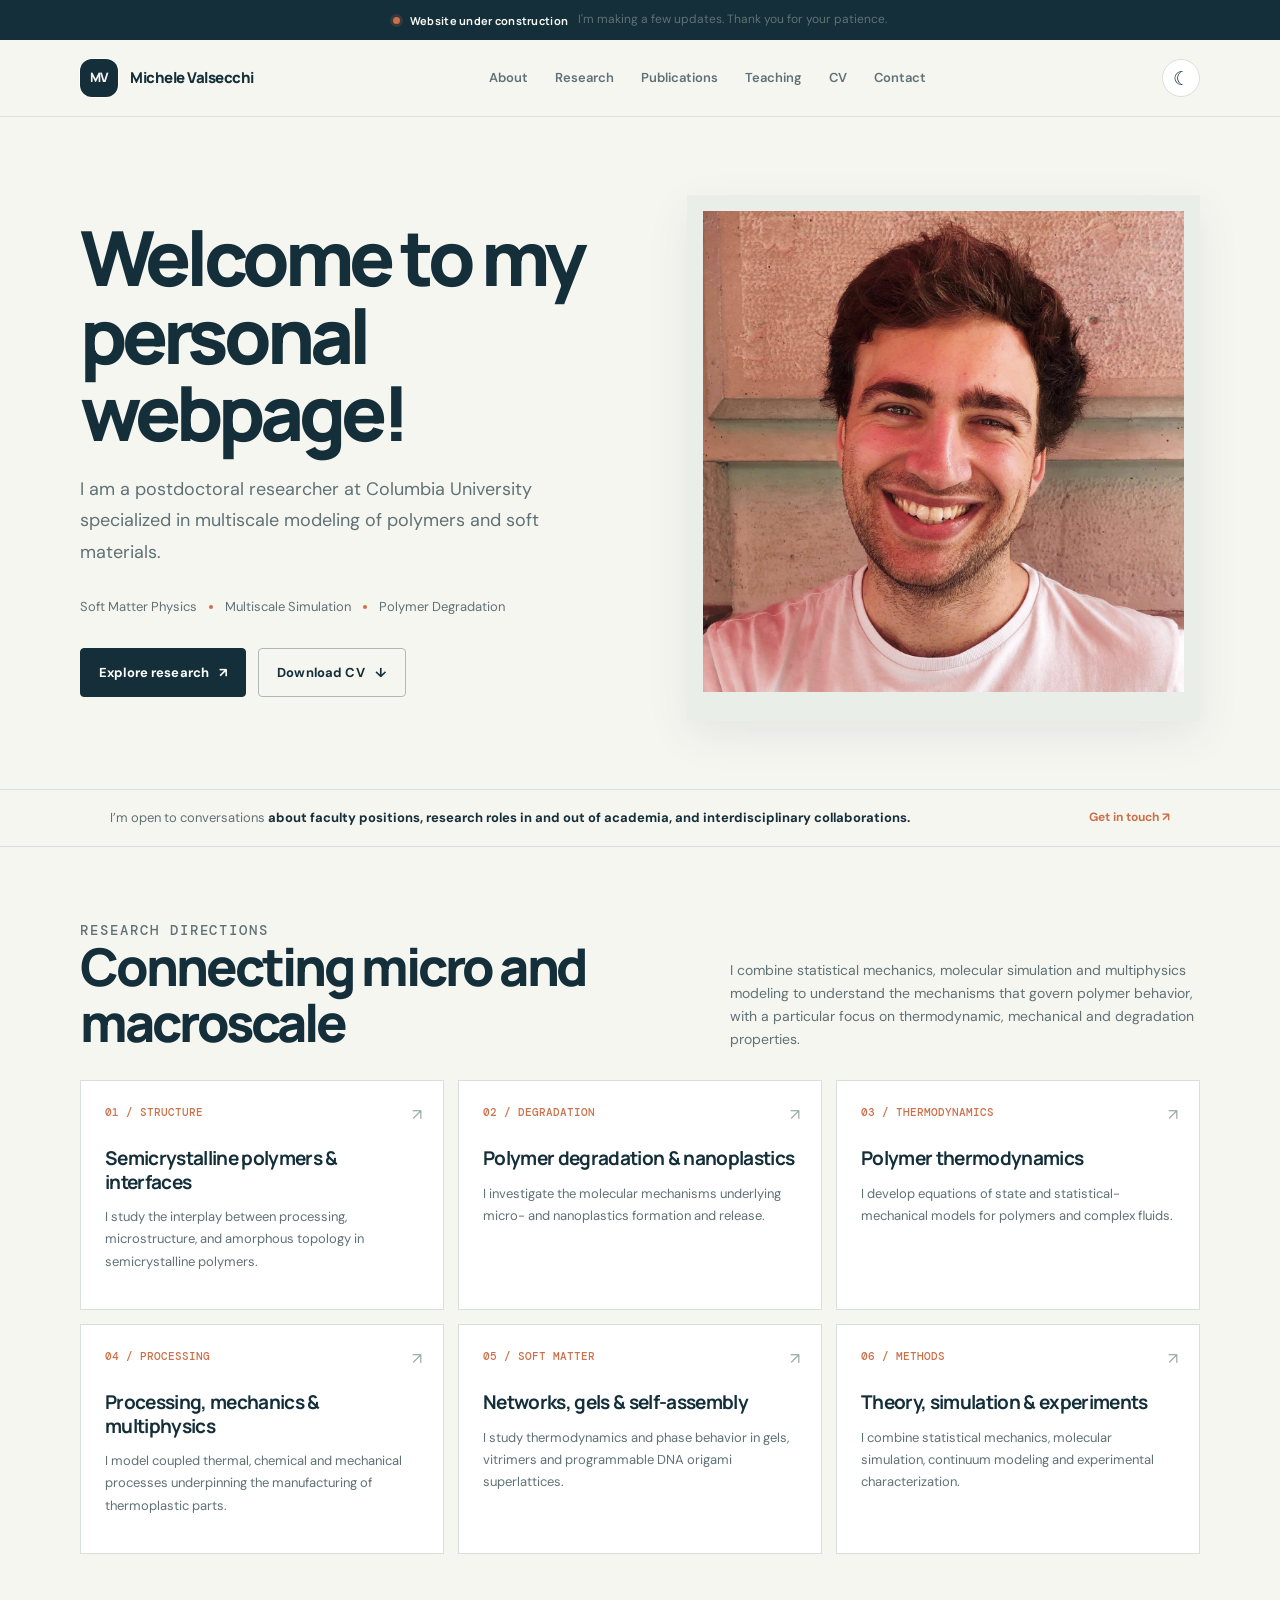
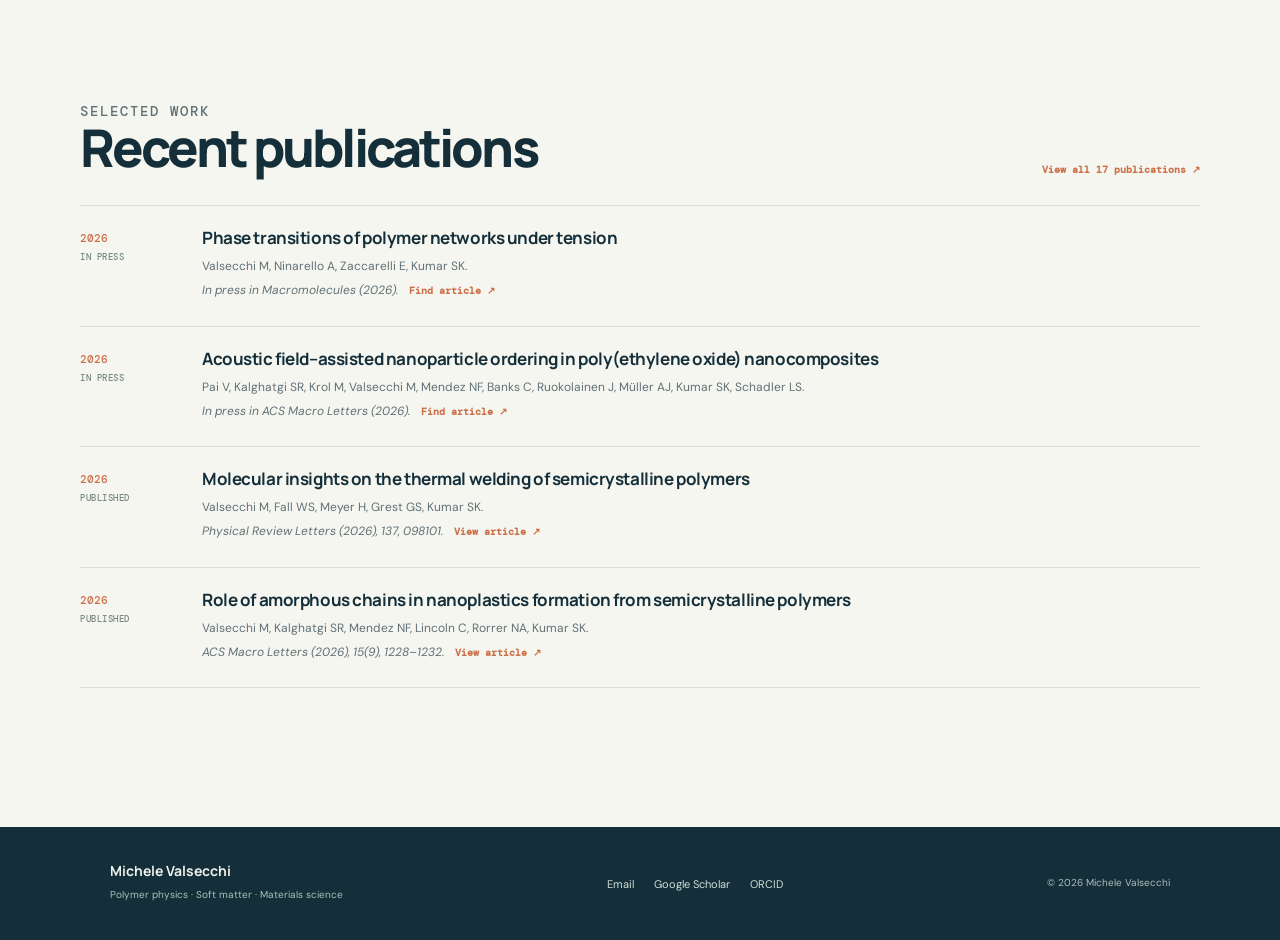
==== commit f00aed61: "Aesthetic changes" ====
--- a/index.html
+++ b/index.html
@@ -30,7 +30,7 @@
  </div>
  <div class="hero-art"><img class="home-portrait" src="assets/img/closeup.jpg" alt="Portrait of Michele Valsecchi"><div class="hero-caption"></div></div>
 </section>
-<section class="availability"><div class="wrap availability-inner"><p><strong>I’m open to conversations</strong> about faculty positions, research roles in and out of academia, and interdisciplinary collaborations.</p><a href="contact.html">Get in touch ↗</a></div></section>
+<section class="availability"><div class="wrap availability-inner"><p>I’m open to conversations <strong>about faculty positions, research roles in and out of academia, and interdisciplinary collaborations.</strong></p><a href="contact.html">Get in touch ↗</a></div></section>
 <section class="section wrap">
  <div class="section-head"><div><p class="section-kicker">Research directions</p><h2>Connecting micro and macroscale</h2></div><p>I combine statistical mechanics, molecular simulation and multiphysics modeling to understand the mechanisms that govern polymer behavior, with a particular focus on thermodynamic, mechanical and degradation properties.</p></div>
  <div class="theme-grid">
